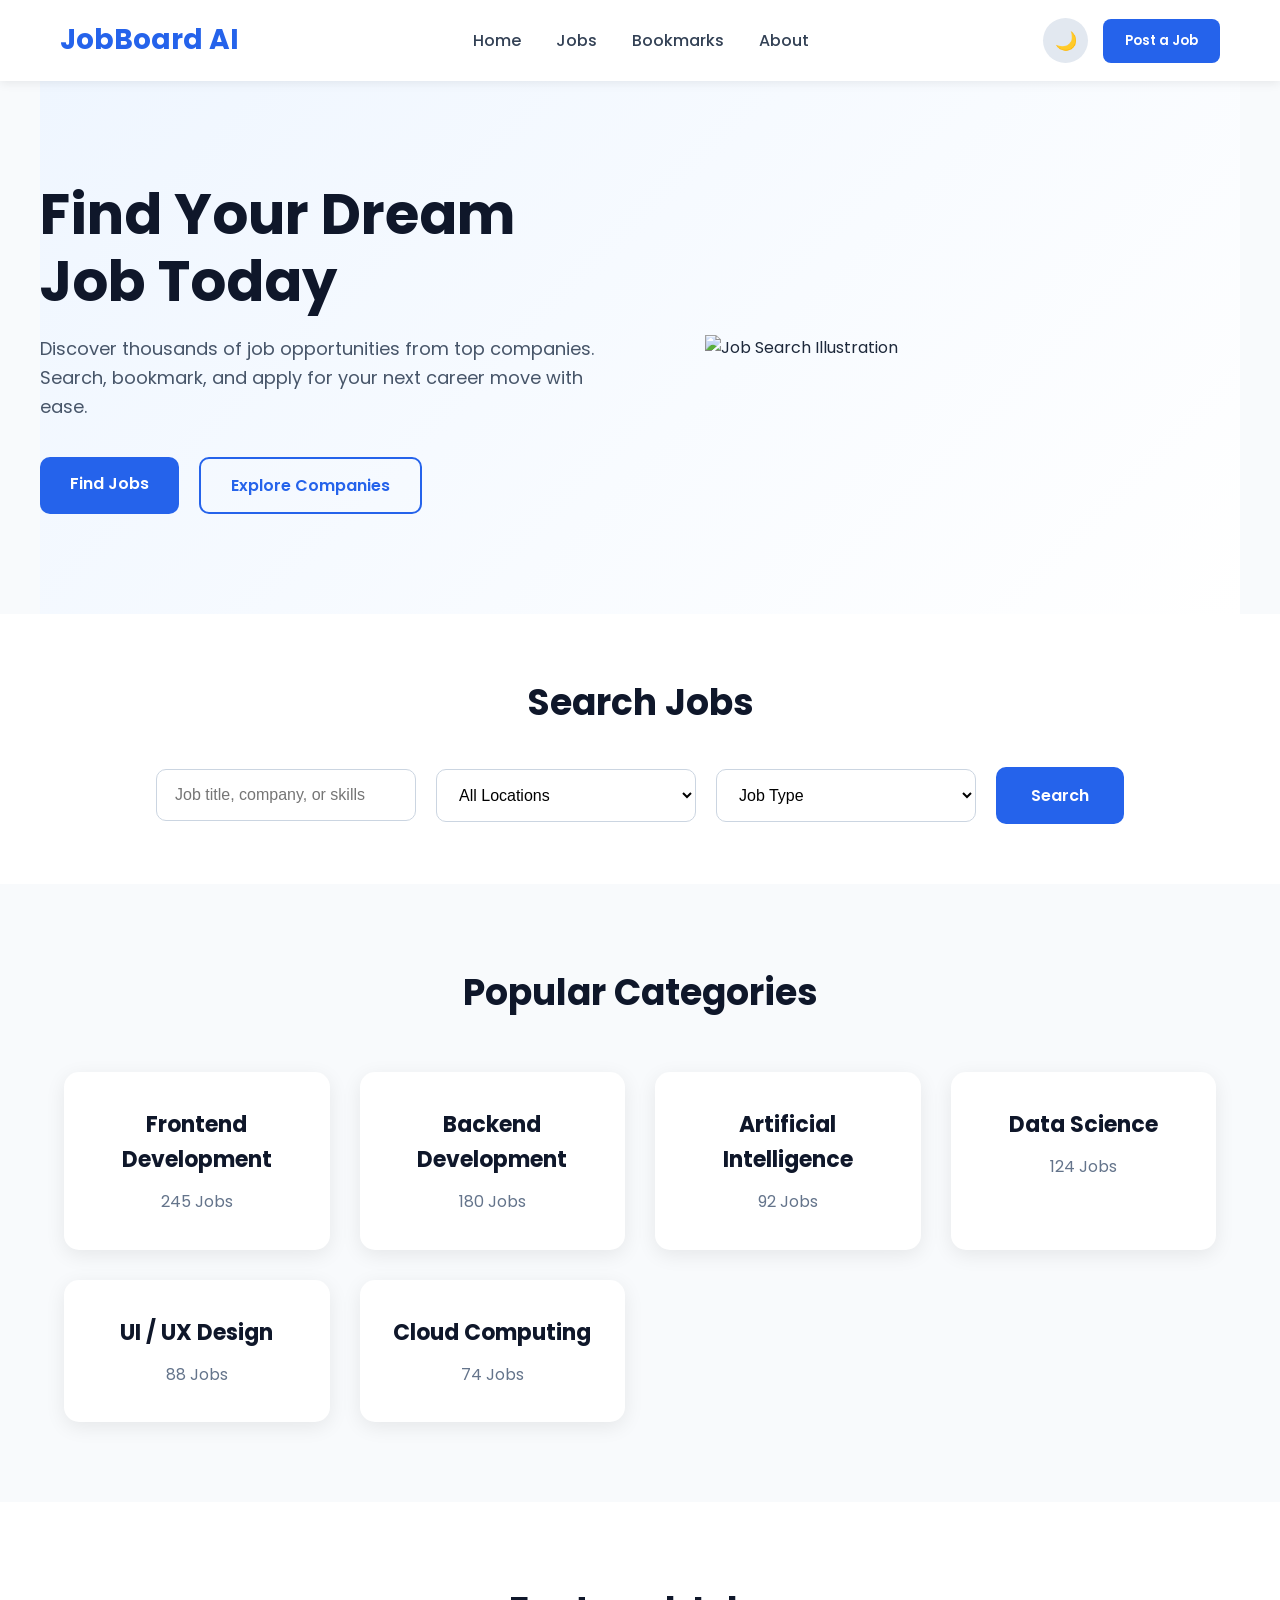
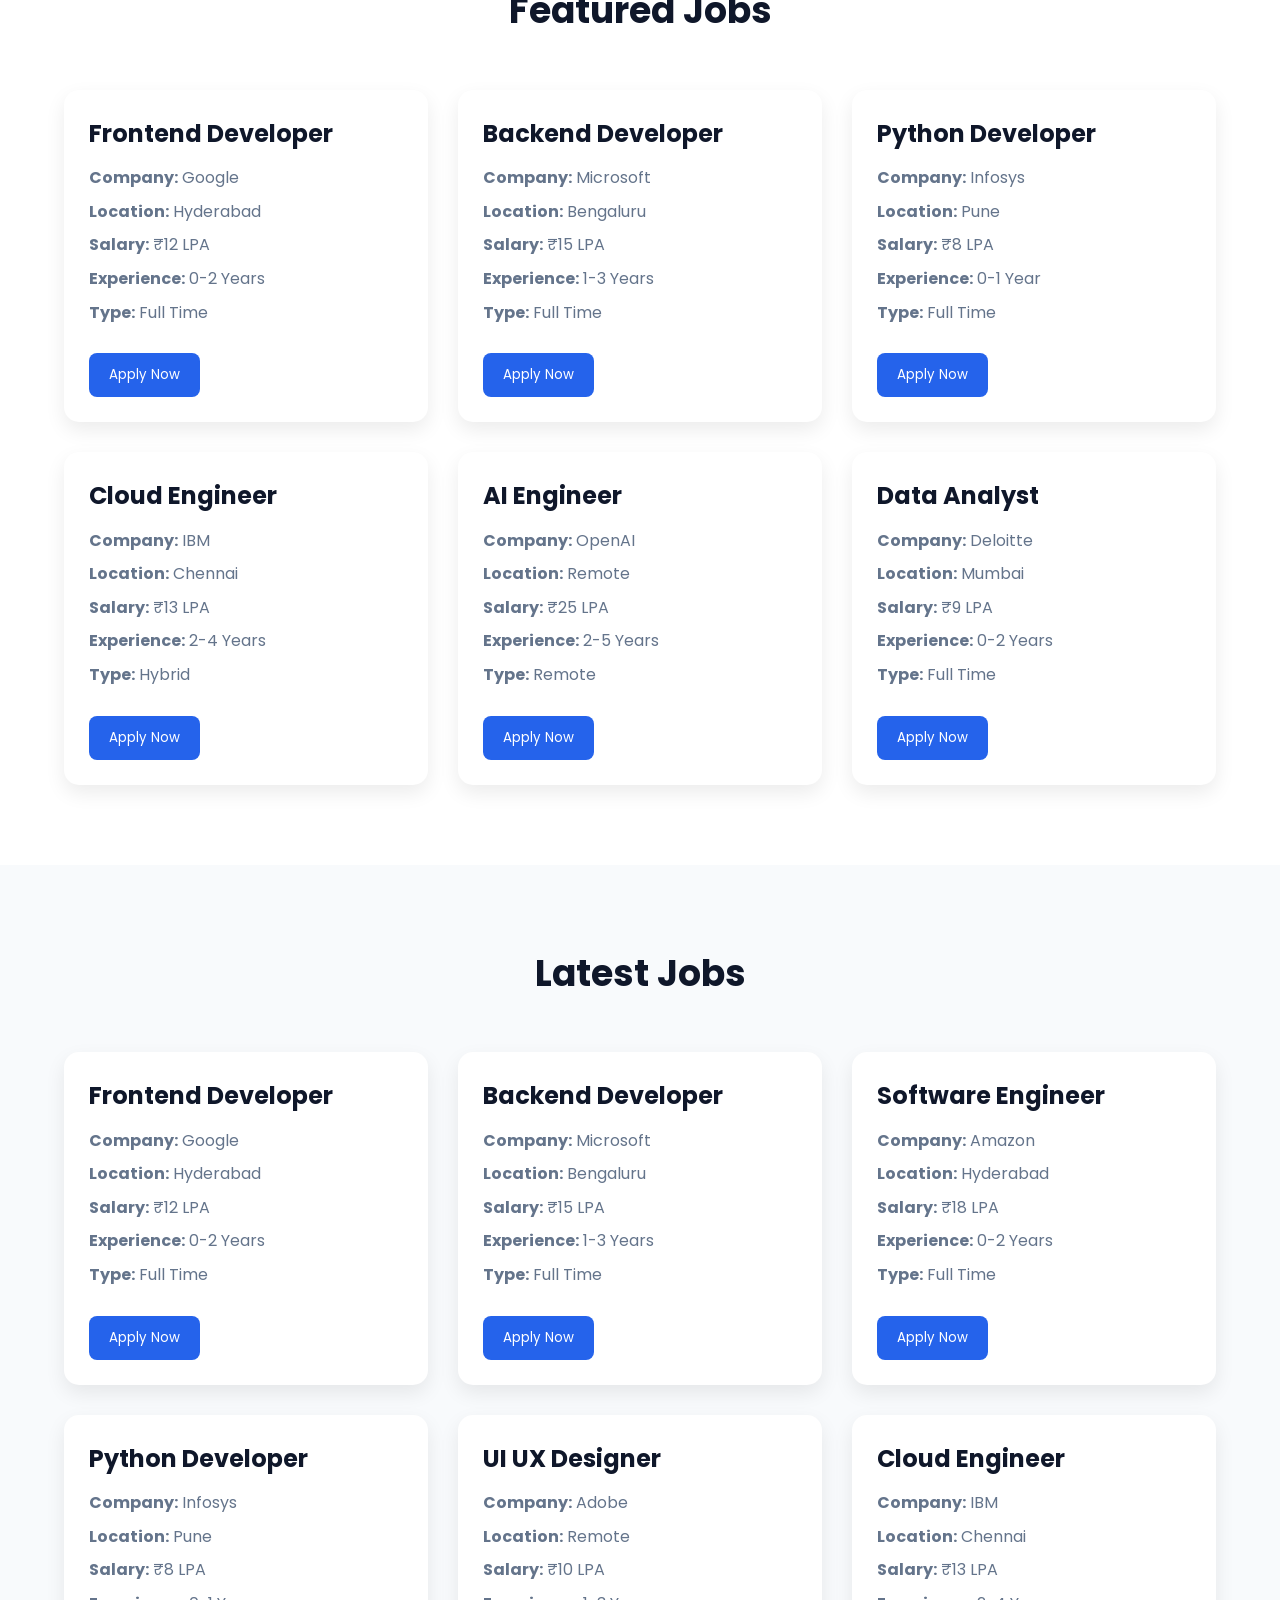
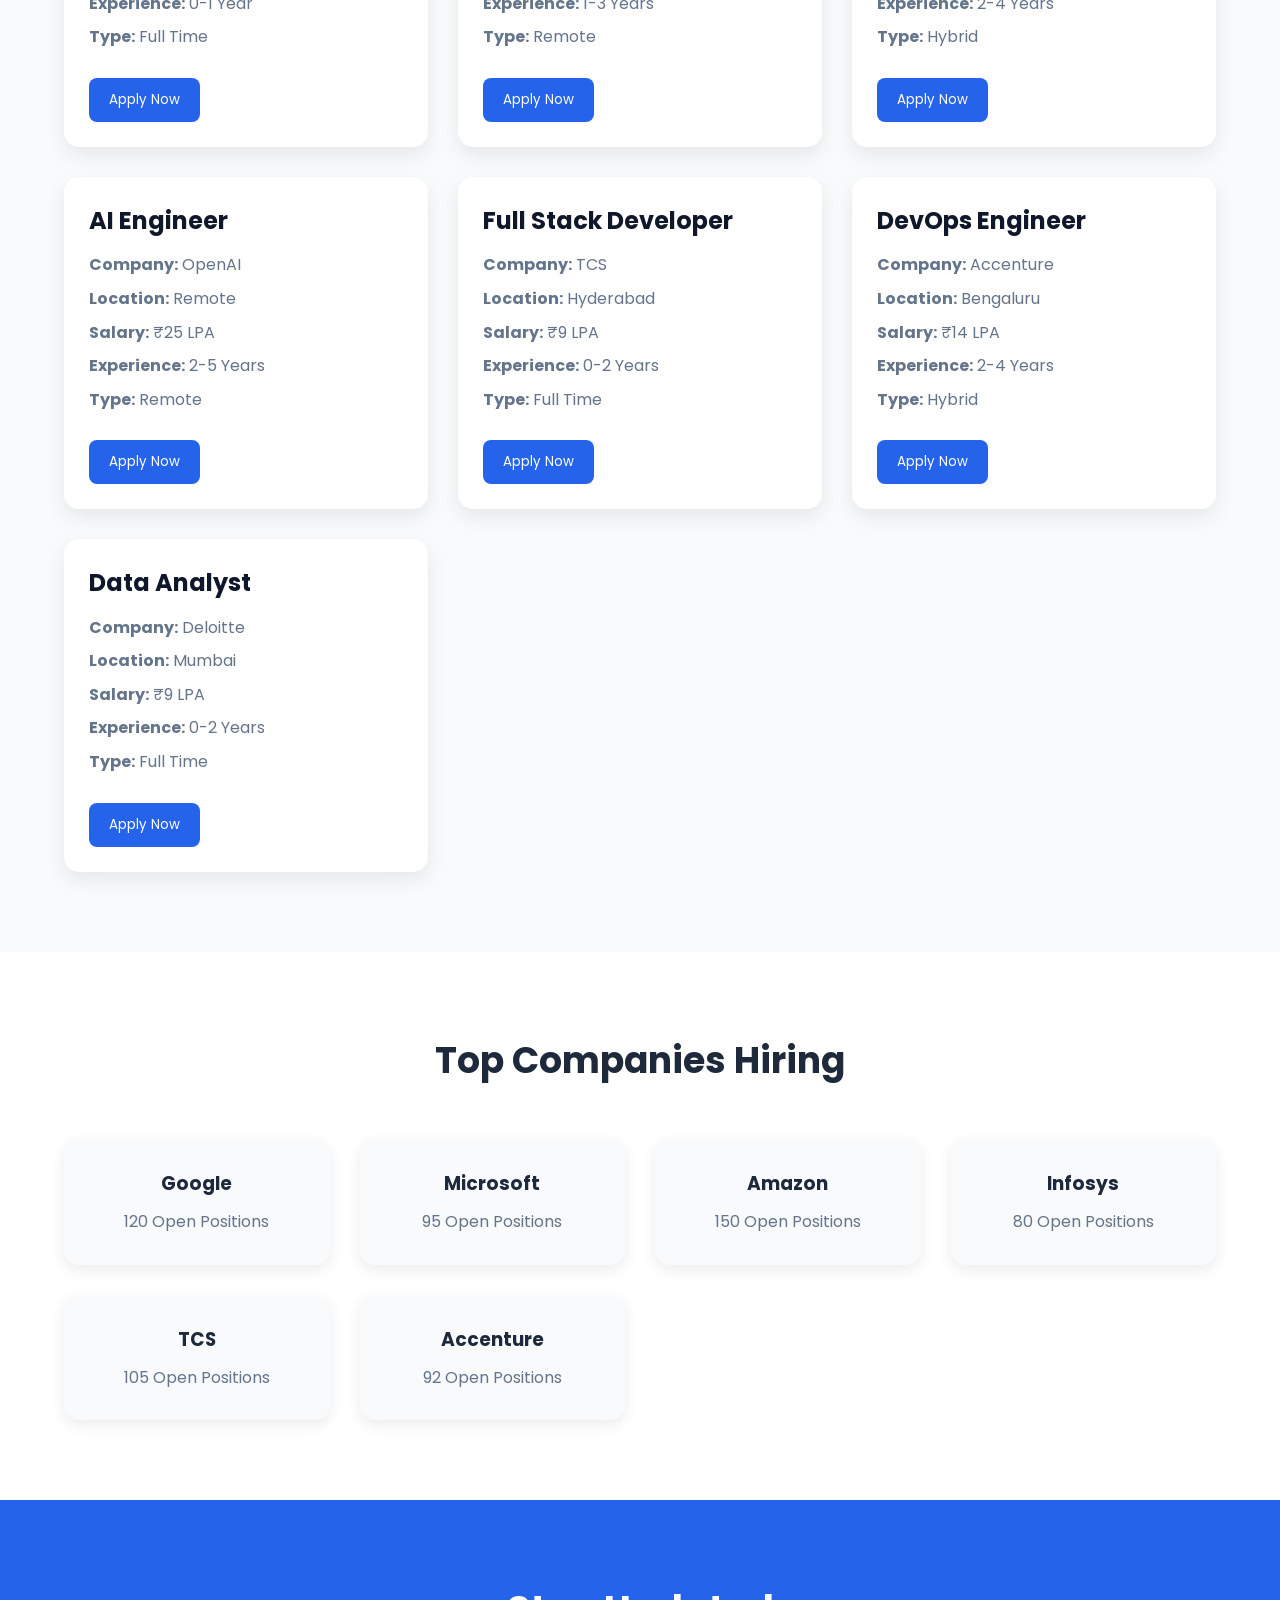
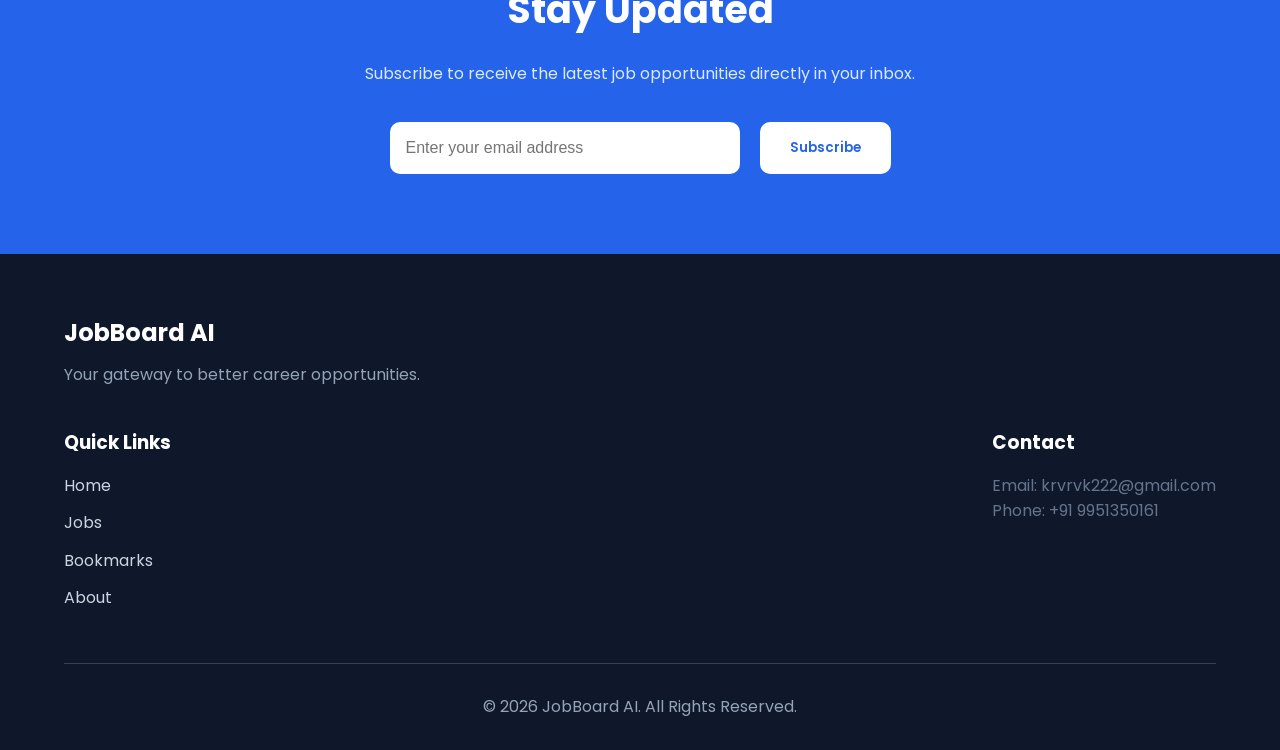
==== index.html @ 5064ddfc "Created job cards dynamically from dataset" ====
<!DOCTYPE html>
<html lang="en">
<head>
    <meta charset="UTF-8">
    <meta name="viewport" content="width=device-width, initial-scale=1.0">
    <title>JobBoard AI</title>

    <link rel="stylesheet" href="css/style.css">
    <link rel="stylesheet" href="css/responsive.css">
</head>
<body>

   <header>
    <nav>
        <div class="logo">
            <h1>JobBoard AI</h1>
        </div>

        <ul>
            <li><a href="index.html">Home</a></li>
            <li><a href="jobs.html">Jobs</a></li>
            <li><a href="bookmarks.html">Bookmarks</a></li>
            <li><a href="about.html">About</a></li>
        </ul>

        <div class="nav-actions">
            <button id="theme-toggle" aria-label="Toggle Dark Mode">🌙</button>
            <button class="post-job-btn">Post a Job</button>
        </div>
    </nav>
    </header>

    <main>

    <section id="hero">
    <div class="hero-content">

        <h1>Find Your Dream Job Today</h1>

        <p>
            Discover thousands of job opportunities from top companies.
            Search, bookmark, and apply for your next career move with ease.
        </p>

        <div class="hero-buttons">
            <a href="jobs.html" class="btn-primary">Find Jobs</a>
            <a href="#companies" class="btn-secondary">Explore Companies</a>
        </div>

    </div>

    <div class="hero-image">
        <img src="images/hero-image.png" alt="Job Search Illustration">
    </div>
</section>


<section id="search">
    <div class="search-container">

        <h2>Search Jobs</h2>

        <form class="search-form">

            <input
                type="text"
                id="search-input"
                placeholder="Job title, company, or skills"
                autocomplete="off"
            >

            <select id="location-filter">
                <option value="">All Locations</option>
                <option>Hyderabad</option>
                <option>Bengaluru</option>
                <option>Chennai</option>
                <option>Pune</option>
                <option>Mumbai</option>
                <option>Remote</option>
            </select>

            <select id="job-type-filter">
                <option value="">Job Type</option>
                <option>Full Time</option>
                <option>Part Time</option>
                <option>Internship</option>
                <option>Contract</option>
            </select>

            <button type="submit">Search</button>

        </form>

    </div>
</section>


       <section id="categories">
    <div class="container">

        <h2>Popular Categories</h2>

        <div class="category-grid">

            <div class="category-card">
                <h3>Frontend Development</h3>
                <p>245 Jobs</p>
            </div>

            <div class="category-card">
                <h3>Backend Development</h3>
                <p>180 Jobs</p>
            </div>

            <div class="category-card">
                <h3>Artificial Intelligence</h3>
                <p>92 Jobs</p>
            </div>

            <div class="category-card">
                <h3>Data Science</h3>
                <p>124 Jobs</p>
            </div>

            <div class="category-card">
                <h3>UI / UX Design</h3>
                <p>88 Jobs</p>
            </div>

            <div class="category-card">
                <h3>Cloud Computing</h3>
                <p>74 Jobs</p>
            </div>

        </div>

    </div>
</section>



<section id="featured-jobs">
    <div class="container">

        <h2>Featured Jobs</h2>

        <div id="featured-job-list">

            <!-- Job cards will be generated by JavaScript -->

        </div>

    </div>
</section>



<section id="latest-jobs">
    <div class="container">

        <h2>Latest Jobs</h2>

        <div id="latest-job-list">

            <!-- Latest jobs generated using JavaScript -->

        </div>

    </div>
</section>



<section id="companies">
    <div class="container">

        <h2>Top Companies Hiring</h2>

        <div class="company-grid">

            <div class="company-card">
                <h3>Google</h3>
                <p>120 Open Positions</p>
            </div>

            <div class="company-card">
                <h3>Microsoft</h3>
                <p>95 Open Positions</p>
            </div>

            <div class="company-card">
                <h3>Amazon</h3>
                <p>150 Open Positions</p>
            </div>

            <div class="company-card">
                <h3>Infosys</h3>
                <p>80 Open Positions</p>
            </div>

            <div class="company-card">
                <h3>TCS</h3>
                <p>105 Open Positions</p>
            </div>

            <div class="company-card">
                <h3>Accenture</h3>
                <p>92 Open Positions</p>
            </div>

        </div>

    </div>
</section>

    <section id="newsletter">
    <div class="container">

        <h2>Stay Updated</h2>

        <p>
            Subscribe to receive the latest job opportunities directly in your inbox.
        </p>

        <form>

            <input
                type="email"
                placeholder="Enter your email address"
                required
            >

            <button type="submit">
                Subscribe
            </button>

        </form>

    </div>
</section>

    </main>

   <footer>

    <div class="container">

        <div class="footer-logo">
            <h2>JobBoard AI</h2>
            <p>Your gateway to better career opportunities.</p>
        </div>

        <div class="footer-links">

            <div>
                <h3>Quick Links</h3>

                <ul>
                    <li><a href="index.html">Home</a></li>
                    <li><a href="jobs.html">Jobs</a></li>
                    <li><a href="bookmarks.html">Bookmarks</a></li>
                    <li><a href="about.html">About</a></li>
                </ul>
            </div>

            <div>
                <h3>Contact</h3>

                <p>Email: krvrvk222@gmail.com</p>
                <p>Phone: +91 9951350161</p>
            </div>

        </div>

        <hr>

        <p>&copy; 2026 JobBoard AI. All Rights Reserved.</p>

    </div>

</footer>

    <script src="js/data.js"></script>
    <script src="js/jobs.js"></script>
    <script src="js/app.js"></script>

</body>
</html>
---- css/style.css ----
@import url('https://fonts.googleapis.com/css2?family=Poppins:wght@300;400;500;600;700;800&display=swap');

/* Reset */

*{
    margin:0;
    padding:0;
    box-sizing:border-box;
}

html{
    scroll-behavior:smooth;
}

body{
    font-family:'Poppins',sans-serif;
    background:#f8fafc;
    color:#1e293b;
    line-height:1.6;
}

img{
    max-width:100%;
    display:block;
}

a{
    text-decoration:none;
    color:inherit;
}

ul{
    list-style:none;
}

button{
    cursor:pointer;
    border:none;
    font-family:inherit;
}

input,
select,
button{
    outline:none;
}

.container{
    width:90%;
    max-width:1200px;
    margin:auto;
}

section{
    padding:80px 0;
}

h1,h2,h3{
    font-weight:700;
}

p{
    color:#64748b;
}
.btn-primary{
    display:inline-block;
    padding:14px 30px;
    background:#2563eb;
    color:white;
    border-radius:10px;
    transition:.3s;
    font-weight:600;
}

.btn-primary:hover{
    background:#1d4ed8;
}

.btn-secondary{
    display:inline-block;
    padding:14px 30px;
    border:2px solid #2563eb;
    color:#2563eb;
    border-radius:10px;
    transition:.3s;
    font-weight:600;
}

.btn-secondary:hover{
    background:#2563eb;
    color:white;
}
/* ===========================
   Navbar
=========================== */

header{
    width:100%;
    background:#ffffff;
    position:sticky;
    top:0;
    z-index:1000;
    box-shadow:0 2px 10px rgba(0,0,0,0.08);
}

nav{
    max-width:1200px;
    margin:auto;
    display:flex;
    justify-content:space-between;
    align-items:center;
    padding:18px 20px;
}

.logo h1{
    font-size:28px;
    color:#2563eb;
    font-weight:700;
}

nav ul{
    display:flex;
    align-items:center;
    gap:35px;
}

nav ul li a{
    font-size:16px;
    font-weight:500;
    color:#334155;
    transition:0.3s;
}

nav ul li a:hover{
    color:#2563eb;
}

.nav-actions{
    display:flex;
    align-items:center;
    gap:15px;
}

#theme-toggle{
    width:45px;
    height:45px;
    border-radius:50%;
    background:#e2e8f0;
    font-size:18px;
    transition:0.3s;
}

#theme-toggle:hover{
    background:#2563eb;
    color:white;
}

.post-job-btn{
    background:#2563eb;
    color:white;
    padding:12px 22px;
    border-radius:8px;
    font-weight:600;
    transition:0.3s;
}

.post-job-btn:hover{
    background:#1d4ed8;
    transform:translateY(-2px);
}

/* ===========================
   Hero Section
=========================== */

#hero{
    background:linear-gradient(135deg,#eff6ff,#ffffff);
    padding:100px 0;
}

#hero{
    display:flex;
    justify-content:center;
}

.hero-content{
    flex:1;
    max-width:600px;
}

.hero-content h1{
    font-size:56px;
    font-weight:700;
    color:#0f172a;
    line-height:1.2;
    margin-bottom:20px;
}

.hero-content p{
    font-size:18px;
    color:#475569;
    margin-bottom:35px;
}

.hero-buttons{
    display:flex;
    gap:20px;
    margin-top:30px;
}

.hero-image{
    flex:1;
    display:flex;
    justify-content:center;
    align-items:center;
}

.hero-image img{
    width:100%;
    max-width:500px;
    animation:float 4s ease-in-out infinite;
}

/* Hero Layout */

#hero{
    display:flex;
    align-items:center;
    justify-content:space-between;
    gap:60px;
    max-width:1200px;
    margin:auto;
}

/* Floating Animation */

@keyframes float{

    0%{
        transform:translateY(0);
    }

    50%{
        transform:translateY(-15px);
    }

    100%{
        transform:translateY(0);
    }

}

/* ===========================
   Search Section
=========================== */

#search{
    background:#ffffff;
    padding:60px 0;
}

.search-container{
    max-width:1100px;
    margin:auto;
    text-align:center;
}

.search-container h2{
    font-size:36px;
    color:#0f172a;
    margin-bottom:35px;
}

.search-form{
    display:flex;
    justify-content:center;
    align-items:center;
    gap:20px;
    flex-wrap:wrap;
}

.search-form input,
.search-form select{
    width:260px;
    padding:16px 18px;
    border:1px solid #cbd5e1;
    border-radius:10px;
    font-size:16px;
    transition:0.3s;
    background:#ffffff;
}

.search-form input:focus,
.search-form select:focus{
    border-color:#2563eb;
    box-shadow:0 0 10px rgba(37,99,235,0.2);
}

.search-form button{
    background:#2563eb;
    color:#ffffff;
    padding:16px 35px;
    border-radius:10px;
    font-size:16px;
    font-weight:600;
    transition:0.3s;
}

.search-form button:hover{
    background:#1d4ed8;
    transform:translateY(-2px);
}

/* ===========================
   Popular Categories
=========================== */

#categories{
    background:#f8fafc;
}

#categories h2{
    text-align:center;
    font-size:36px;
    color:#0f172a;
    margin-bottom:50px;
}

.category-grid{
    display:grid;
    grid-template-columns:repeat(auto-fit,minmax(250px,1fr));
    gap:30px;
}

.category-card{
    background:#ffffff;
    padding:35px 25px;
    border-radius:15px;
    text-align:center;
    box-shadow:0 5px 20px rgba(0,0,0,0.08);
    transition:0.3s;
    cursor:pointer;
}

.category-card:hover{
    transform:translateY(-8px);
    box-shadow:0 15px 30px rgba(37,99,235,0.15);
}

.category-card h3{
    font-size:22px;
    color:#0f172a;
    margin-bottom:12px;
}

.category-card p{
    font-size:16px;
    color:#64748b;
}

/* ===========================
   Featured Jobs
=========================== */

#featured-jobs{
    background:#ffffff;
}

#featured-jobs h2{
    text-align:center;
    font-size:36px;
    margin-bottom:50px;
    color:#0f172a;
}

#featured-job-list{
    display:grid;
    grid-template-columns:repeat(auto-fit,minmax(320px,1fr));
    gap:30px;
}

.job-card{
    background:#ffffff;
    border-radius:15px;
    padding:25px;
    box-shadow:0 8px 20px rgba(0,0,0,0.08);
    transition:0.3s;
}

.job-card:hover{
    transform:translateY(-8px);
    box-shadow:0 15px 35px rgba(37,99,235,0.15);
}

.job-card h3{
    font-size:24px;
    color:#0f172a;
    margin-bottom:12px;
}

.job-card p{
    margin:8px 0;
}

.job-card button{
    margin-top:20px;
    padding:12px 20px;
    background:#2563eb;
    color:#ffffff;
    border-radius:8px;
    transition:0.3s;
}

.job-card button:hover{
    background:#1d4ed8;
}

/* ===========================
   Latest Jobs
=========================== */

#latest-jobs{
    background:#f8fafc;
}

#latest-jobs h2{
    text-align:center;
    font-size:36px;
    margin-bottom:50px;
    color:#0f172a;
}

#latest-job-list{
    display:grid;
    grid-template-columns:repeat(auto-fit,minmax(320px,1fr));
    gap:30px;
}

/* ===========================
   Top Companies
=========================== */

#companies{
    background:#ffffff;
}

#companies h2{
    text-align:center;
    font-size:36px;
    margin-bottom:50px;
}

.company-grid{
    display:grid;
    grid-template-columns:repeat(auto-fit,minmax(220px,1fr));
    gap:30px;
}

.company-card{
    background:#f8fafc;
    padding:30px;
    text-align:center;
    border-radius:15px;
    box-shadow:0 5px 15px rgba(0,0,0,.08);
    transition:.3s;
}

.company-card:hover{
    transform:translateY(-8px);
    background:#2563eb;
    color:#ffffff;
}

.company-card:hover p{
    color:#e2e8f0;
}

.company-card h3{
    margin-bottom:10px;
}

/* ===========================
   Newsletter
=========================== */

#newsletter{
    background:#2563eb;
    color:white;
}

#newsletter .container{
    text-align:center;
}

#newsletter h2{
    font-size:38px;
    margin-bottom:20px;
}

#newsletter p{
    color:#dbeafe;
    margin-bottom:35px;
}

#newsletter form{
    display:flex;
    justify-content:center;
    flex-wrap:wrap;
    gap:20px;
}

#newsletter input{
    width:350px;
    padding:16px;
    border-radius:10px;
    border:none;
    font-size:16px;
}

#newsletter button{
    background:#ffffff;
    color:#2563eb;
    padding:16px 30px;
    border-radius:10px;
    font-weight:600;
    transition:.3s;
}

#newsletter button:hover{
    background:#e2e8f0;
}

/* ===========================
   Footer
=========================== */

footer{
    background:#0f172a;
    color:white;
    padding:60px 0 30px;
}

.footer-logo{
    margin-bottom:40px;
}

.footer-logo p{
    color:#94a3b8;
    margin-top:10px;
}

.footer-links{
    display:flex;
    justify-content:space-between;
    flex-wrap:wrap;
    gap:40px;
    margin-bottom:40px;
}

.footer-links h3{
    margin-bottom:15px;
}

.footer-links ul li{
    margin-bottom:12px;
}

.footer-links a{
    color:#cbd5e1;
    transition:.3s;
}

.footer-links a:hover{
    color:#60a5fa;
}

footer hr{
    border:none;
    height:1px;
    background:#334155;
    margin:30px 0;
}

footer>div>p:last-child{
    text-align:center;
    color:#94a3b8;
}

/* ===========================
   Hover Effects & Animations
=========================== */

button,
.btn-primary,
.btn-secondary,
.category-card,
.company-card,
.job-card,
nav ul li a{
    transition:all .3s ease;
}

button:hover{
    transform:translateY(-2px);
}

.category-card:hover,
.company-card:hover,
.job-card:hover{
    cursor:pointer;
}

html{
    scroll-behavior:smooth;
}

/* ===========================
   Scroll To Top
=========================== */

#scrollTopBtn{
    position:fixed;
    right:30px;
    bottom:30px;
    width:55px;
    height:55px;
    border-radius:50%;
    background:#2563eb;
    color:white;
    font-size:22px;
    display:none;
    justify-content:center;
    align-items:center;
    box-shadow:0 5px 20px rgba(0,0,0,.2);
    z-index:999;
}

#scrollTopBtn:hover{
    background:#1d4ed8;
}

/* ===========================
   Toast Notification
=========================== */

.toast{
    position:fixed;
    top:30px;
    right:30px;
    background:#16a34a;
    color:white;
    padding:15px 25px;
    border-radius:10px;
    box-shadow:0 10px 20px rgba(0,0,0,.2);
    opacity:0;
    visibility:hidden;
    transition:.4s;
    z-index:2000;
}

.toast.show{
    opacity:1;
    visibility:visible;
}

/* ===========================
   Dark Mode
=========================== */

body.dark-mode{
    background:#0f172a;
    color:#f8fafc;
}

body.dark-mode header{
    background:#1e293b;
}

body.dark-mode nav ul li a{
    color:white;
}

body.dark-mode .category-card,
body.dark-mode .company-card,
body.dark-mode .job-card{
    background:#1e293b;
    color:white;
}

body.dark-mode p{
    color:#cbd5e1;
}

body.dark-mode #search,
body.dark-mode #featured-jobs,
body.dark-mode #companies{
    background:#0f172a;
}

body.dark-mode #categories,
body.dark-mode #latest-jobs{
    background:#1e293b;
}

body.dark-mode footer{
    background:#020617;
}
---- css/responsive.css ----
/* ===========================
   Tablet
=========================== */

@media(max-width:992px){

    nav{
        flex-direction:column;
        gap:20px;
    }

    #hero{
        flex-direction:column;
        text-align:center;
    }

    .hero-buttons{
        justify-content:center;
    }

    .search-form{
        flex-direction:column;
    }

    .search-form input,
    .search-form select,
    .search-form button{
        width:100%;
    }

}

/* ===========================
   Mobile
=========================== */

@media(max-width:768px){

    .hero-content h1{
        font-size:38px;
    }

    section{
        padding:60px 20px;
    }

    nav ul{
        flex-direction:column;
        gap:18px;
    }

    .footer-links{
        flex-direction:column;
    }

    .company-grid,
    .category-grid,
    #featured-job-list,
    #latest-job-list{
        grid-template-columns:1fr;
    }

}
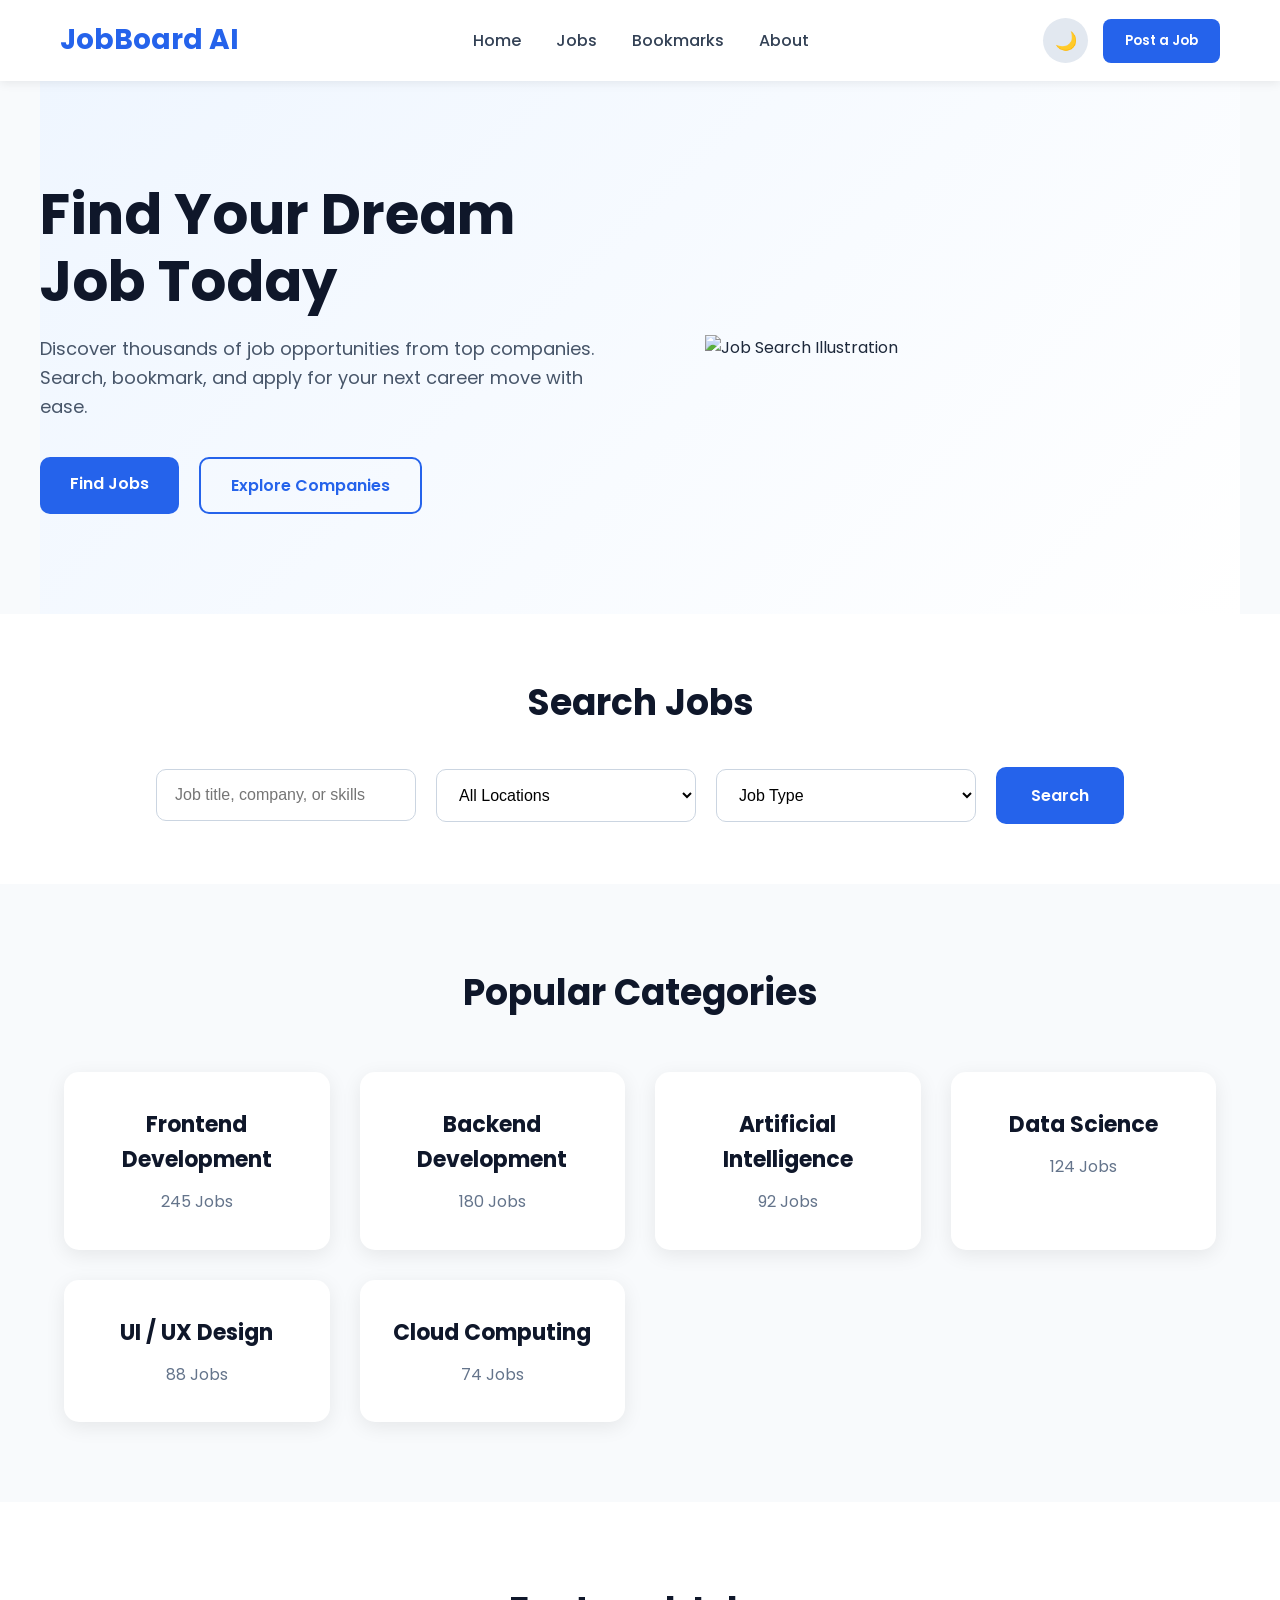
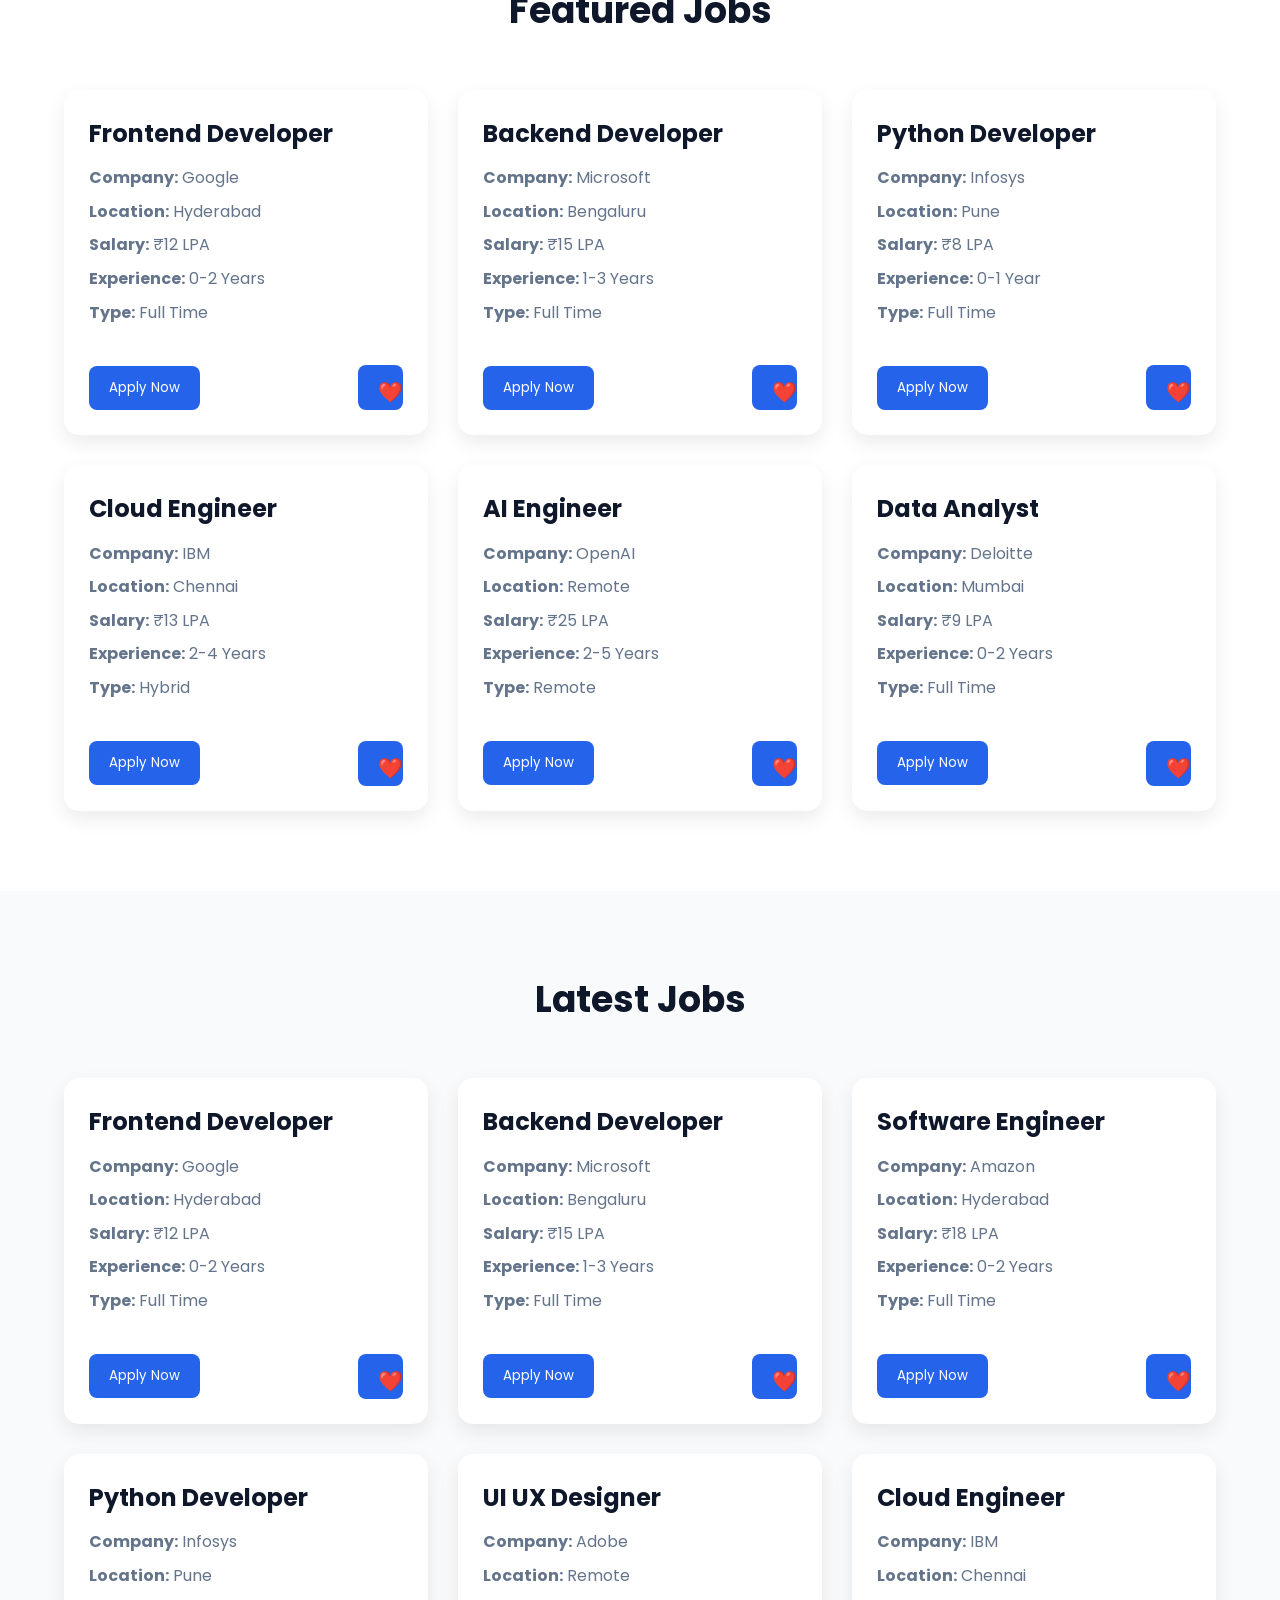
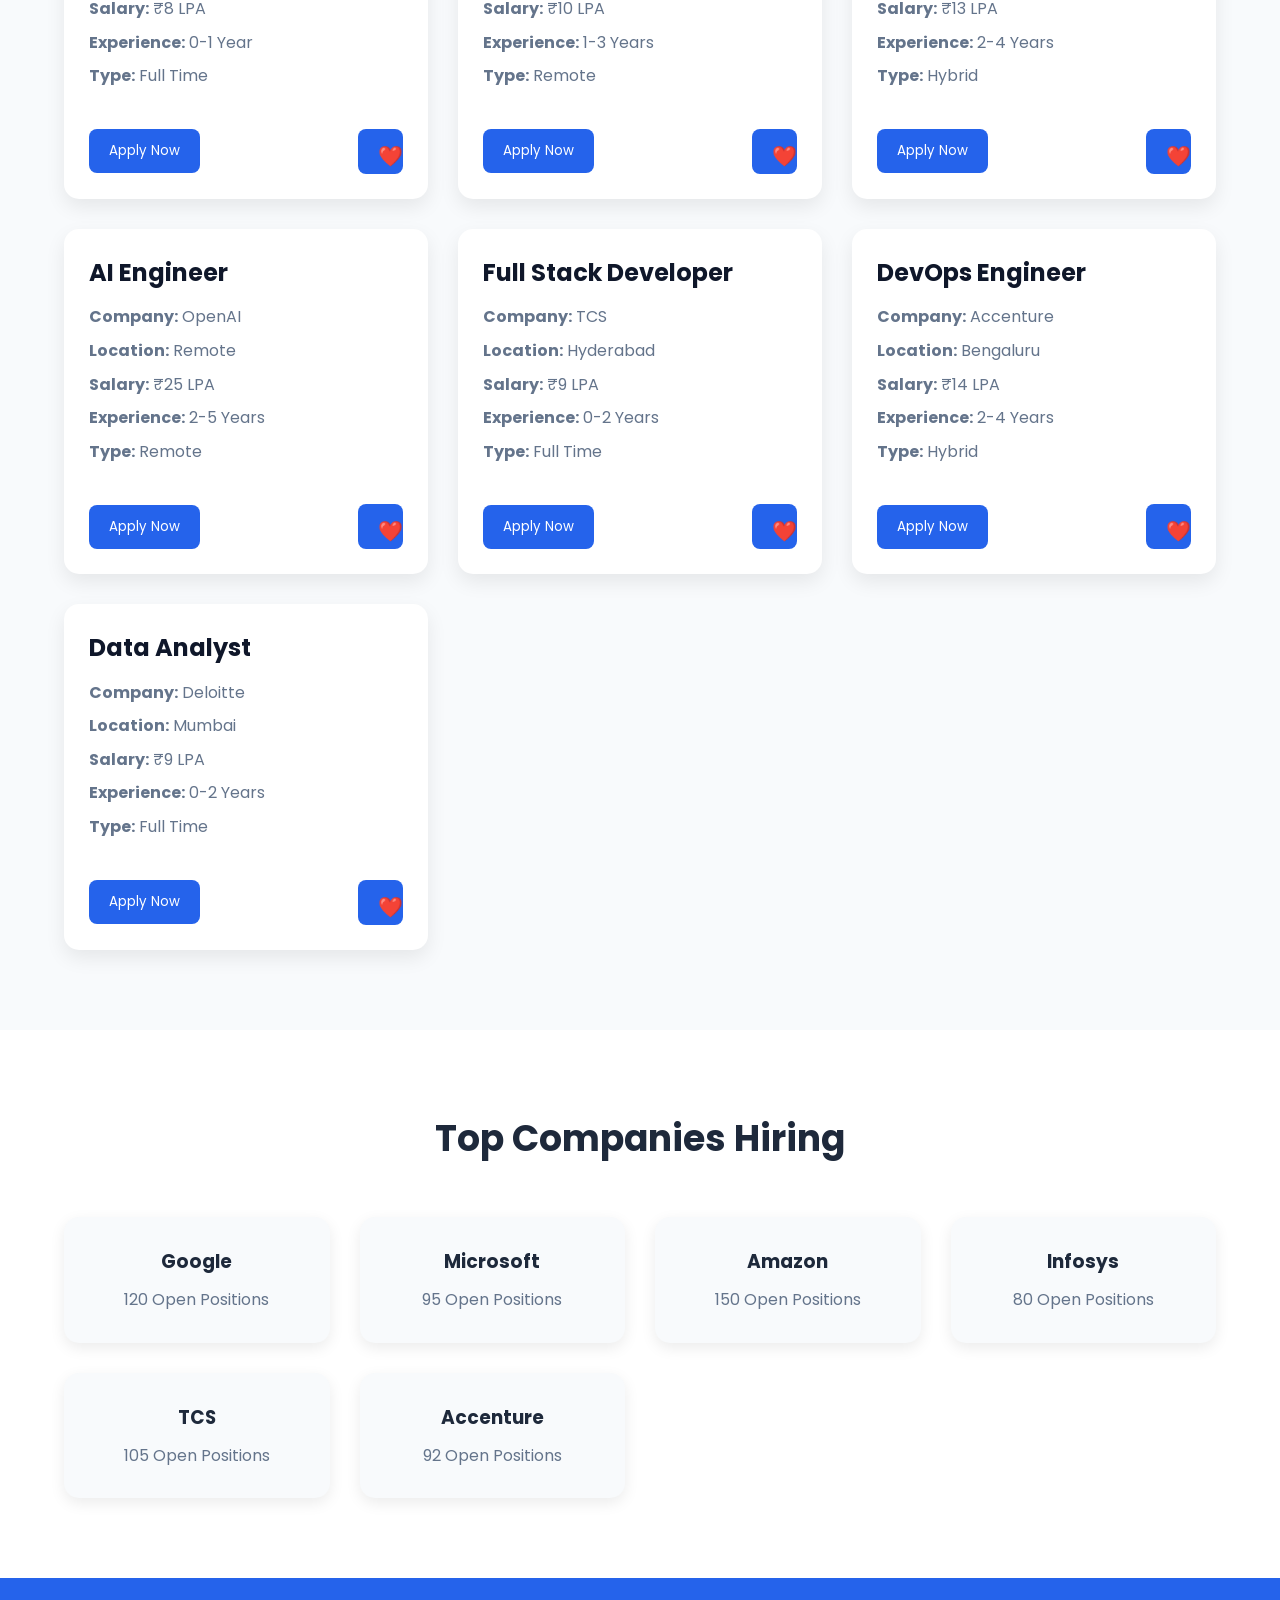
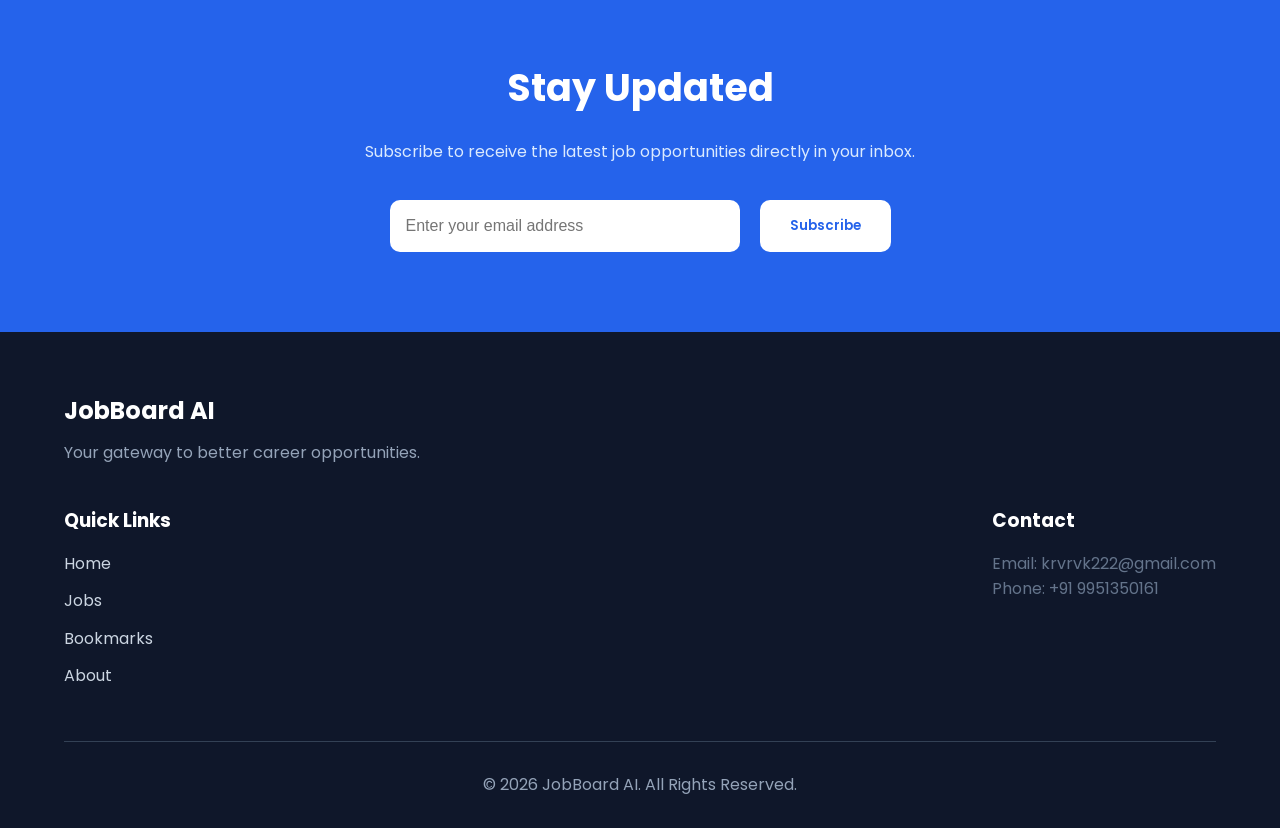
==== commit 1364ee5a: "Replaced  alerts with toast notifications" ====
--- a/index.html
+++ b/index.html
@@ -87,8 +87,7 @@
                 <option>Contract</option>
             </select>
 
-            <button type="submit">Search</button>
-
+            <button type="button" id="search-btn">Search</button>
         </form>
 
     </div>
@@ -282,7 +281,11 @@
 
     <script src="js/data.js"></script>
     <script src="js/jobs.js"></script>
+    <script src="js/search.js"></script>
+    <script src="js/bookmarks.js"></script>
     <script src="js/app.js"></script>
+
+    <div id="toast" class="toast"></div>
 
 </body>
 </html>
--- a/css/style.css
+++ b/css/style.css
@@ -706,3 +706,47 @@
     background:#020617;
 }
 
+/* ===========================
+   Empty Search State
+=========================== */
+
+.no-results{
+
+    background:white;
+    padding:50px;
+    border-radius:15px;
+    text-align:center;
+    box-shadow:0 5px 20px rgba(0,0,0,.08);
+
+}
+
+.no-results h2{
+
+    color:#64748b;
+
+}
+
+/* ===========================
+   Job Actions
+=========================== */
+
+.job-actions{
+    display:flex;
+    justify-content:space-between;
+    align-items:center;
+    margin-top:20px;
+}
+
+.bookmark-btn{
+    width:45px;
+    height:45px;
+    border-radius:50%;
+    background:#f1f5f9;
+    font-size:20px;
+    transition:.3s;
+}
+
+.bookmark-btn:hover{
+    background:#2563eb;
+    color:white;
+}
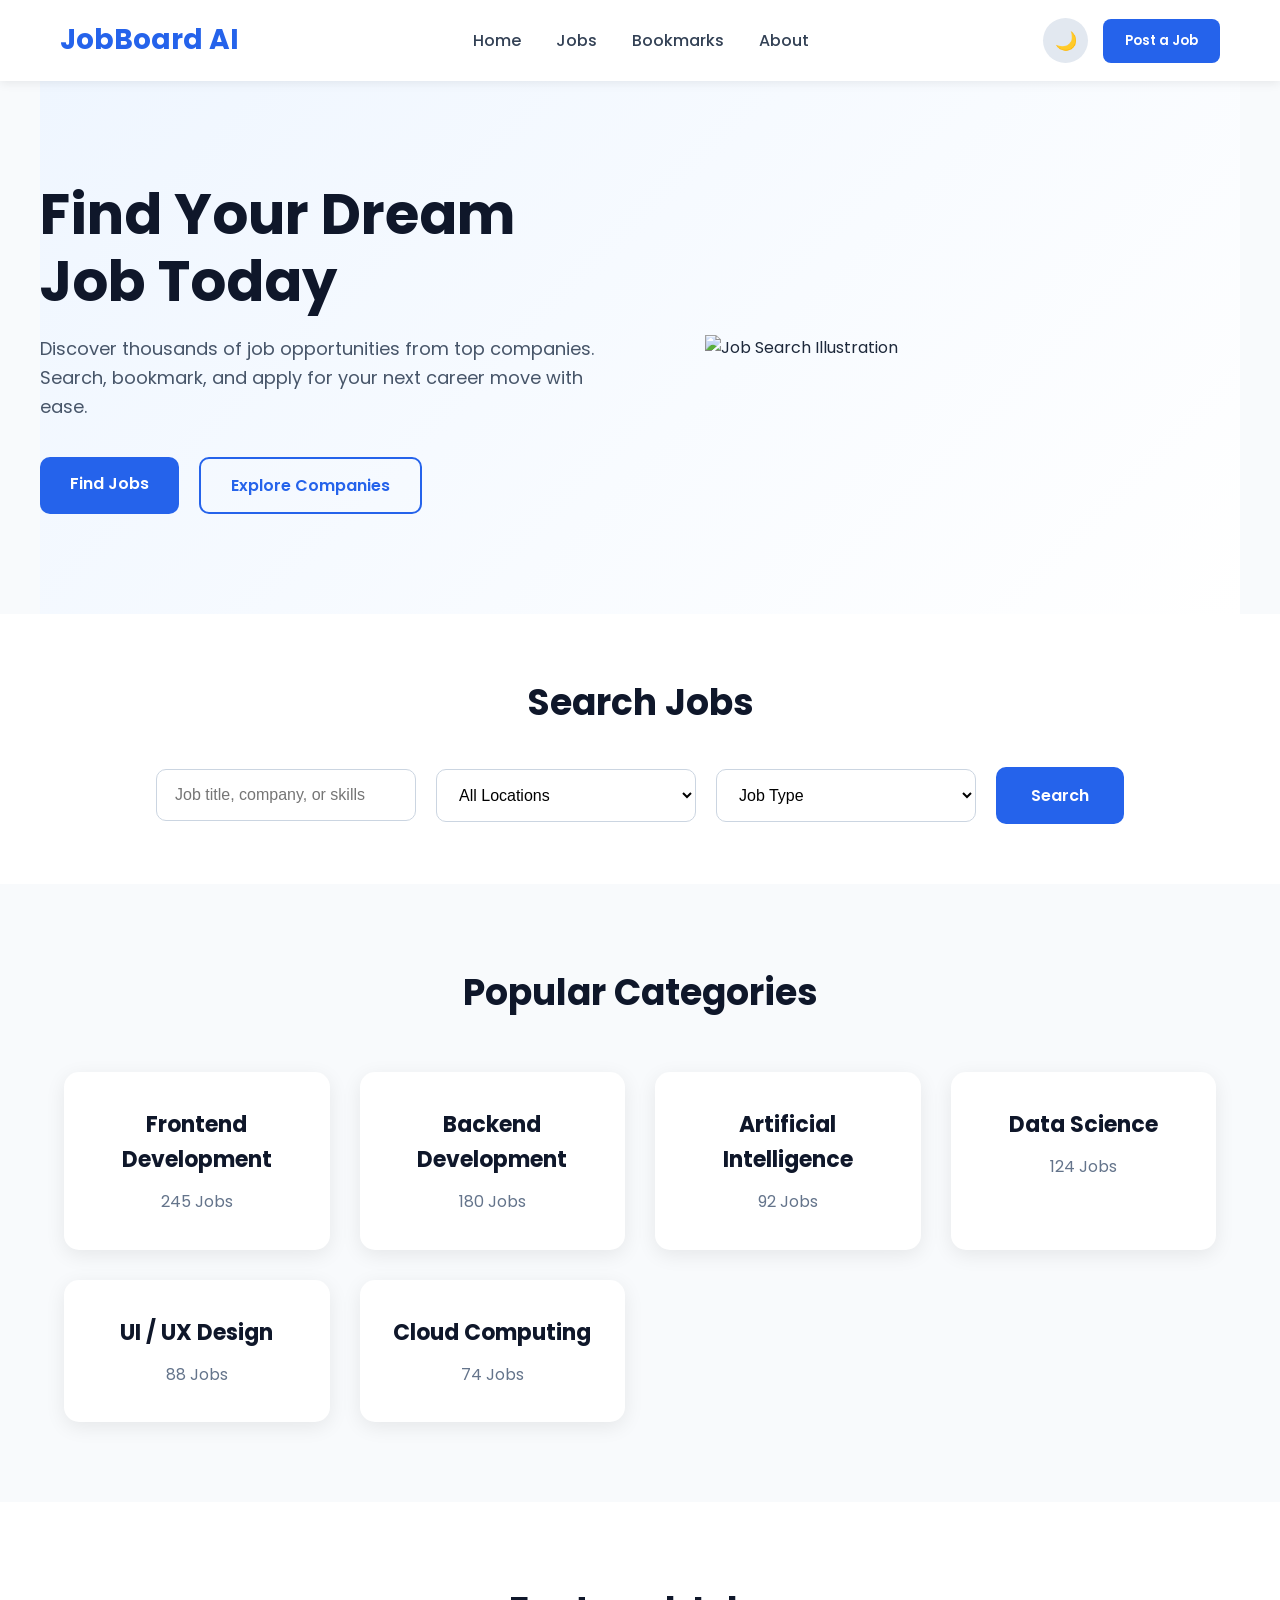
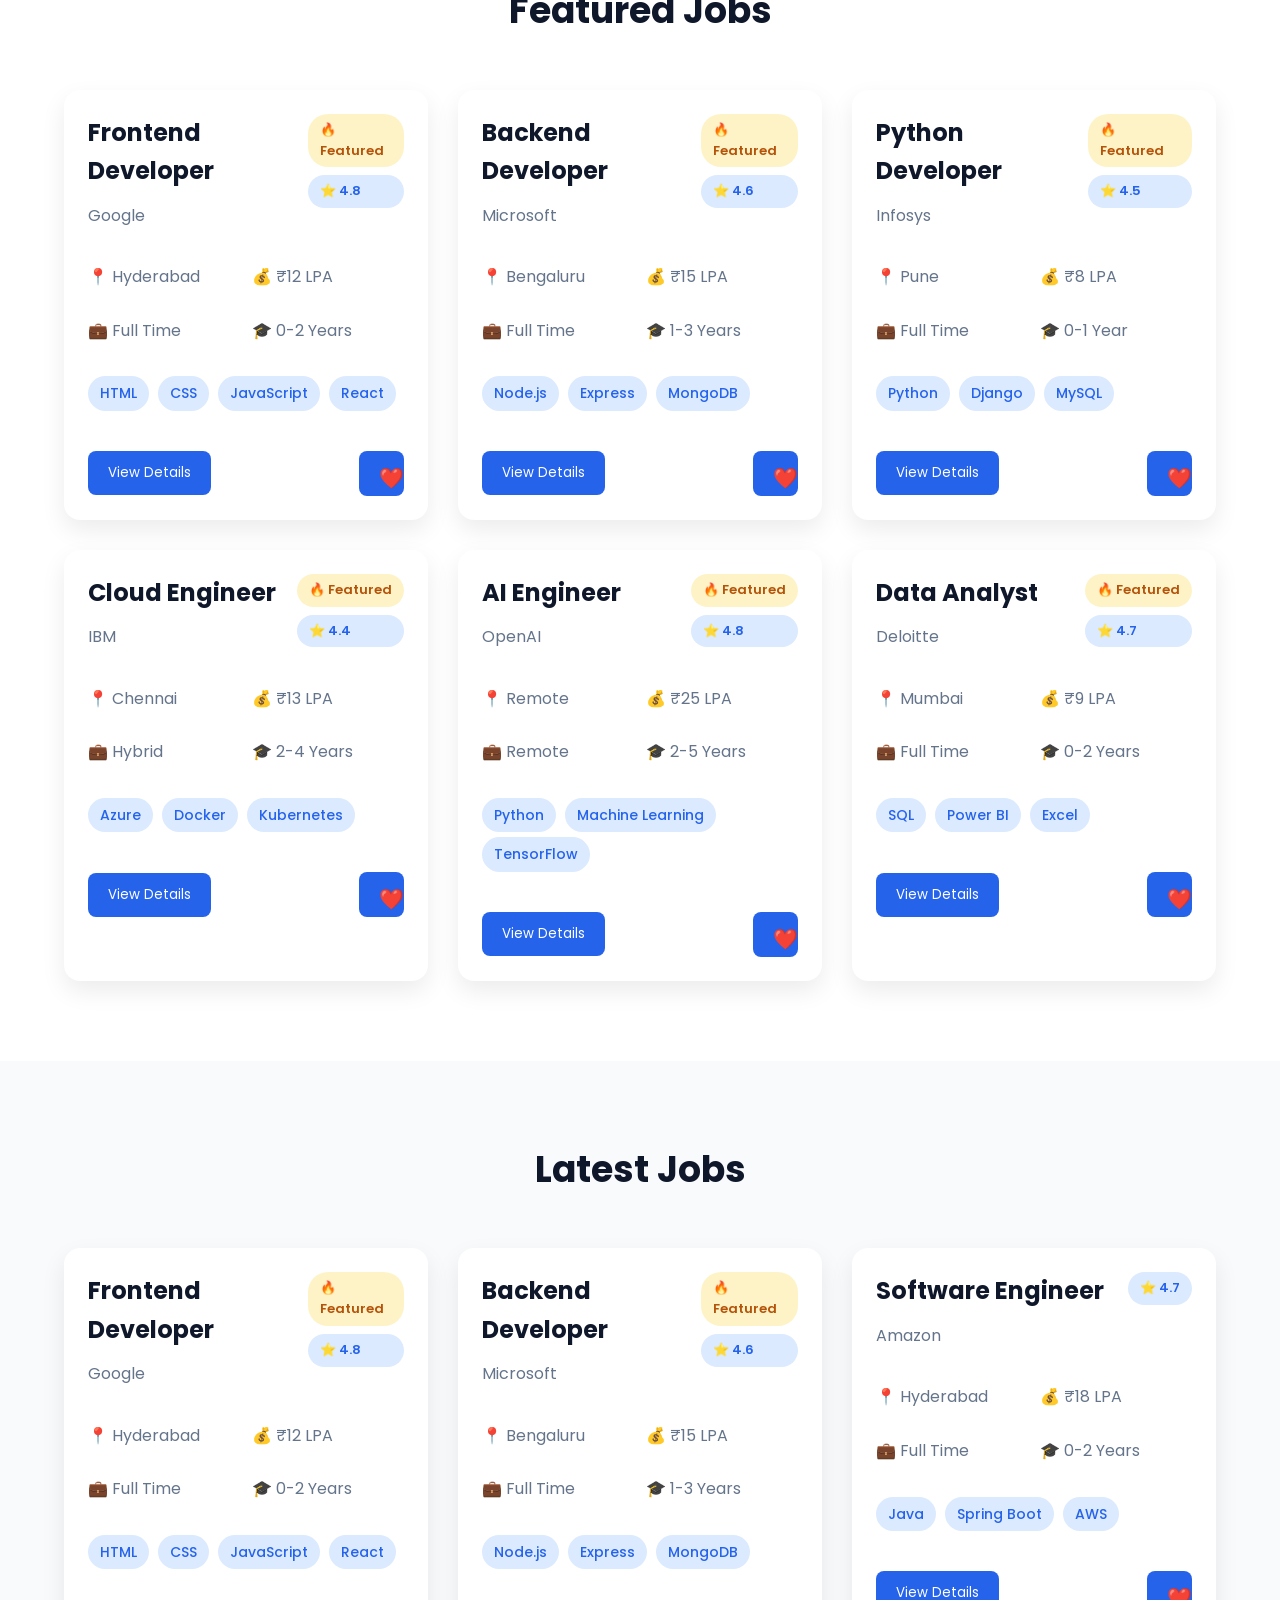
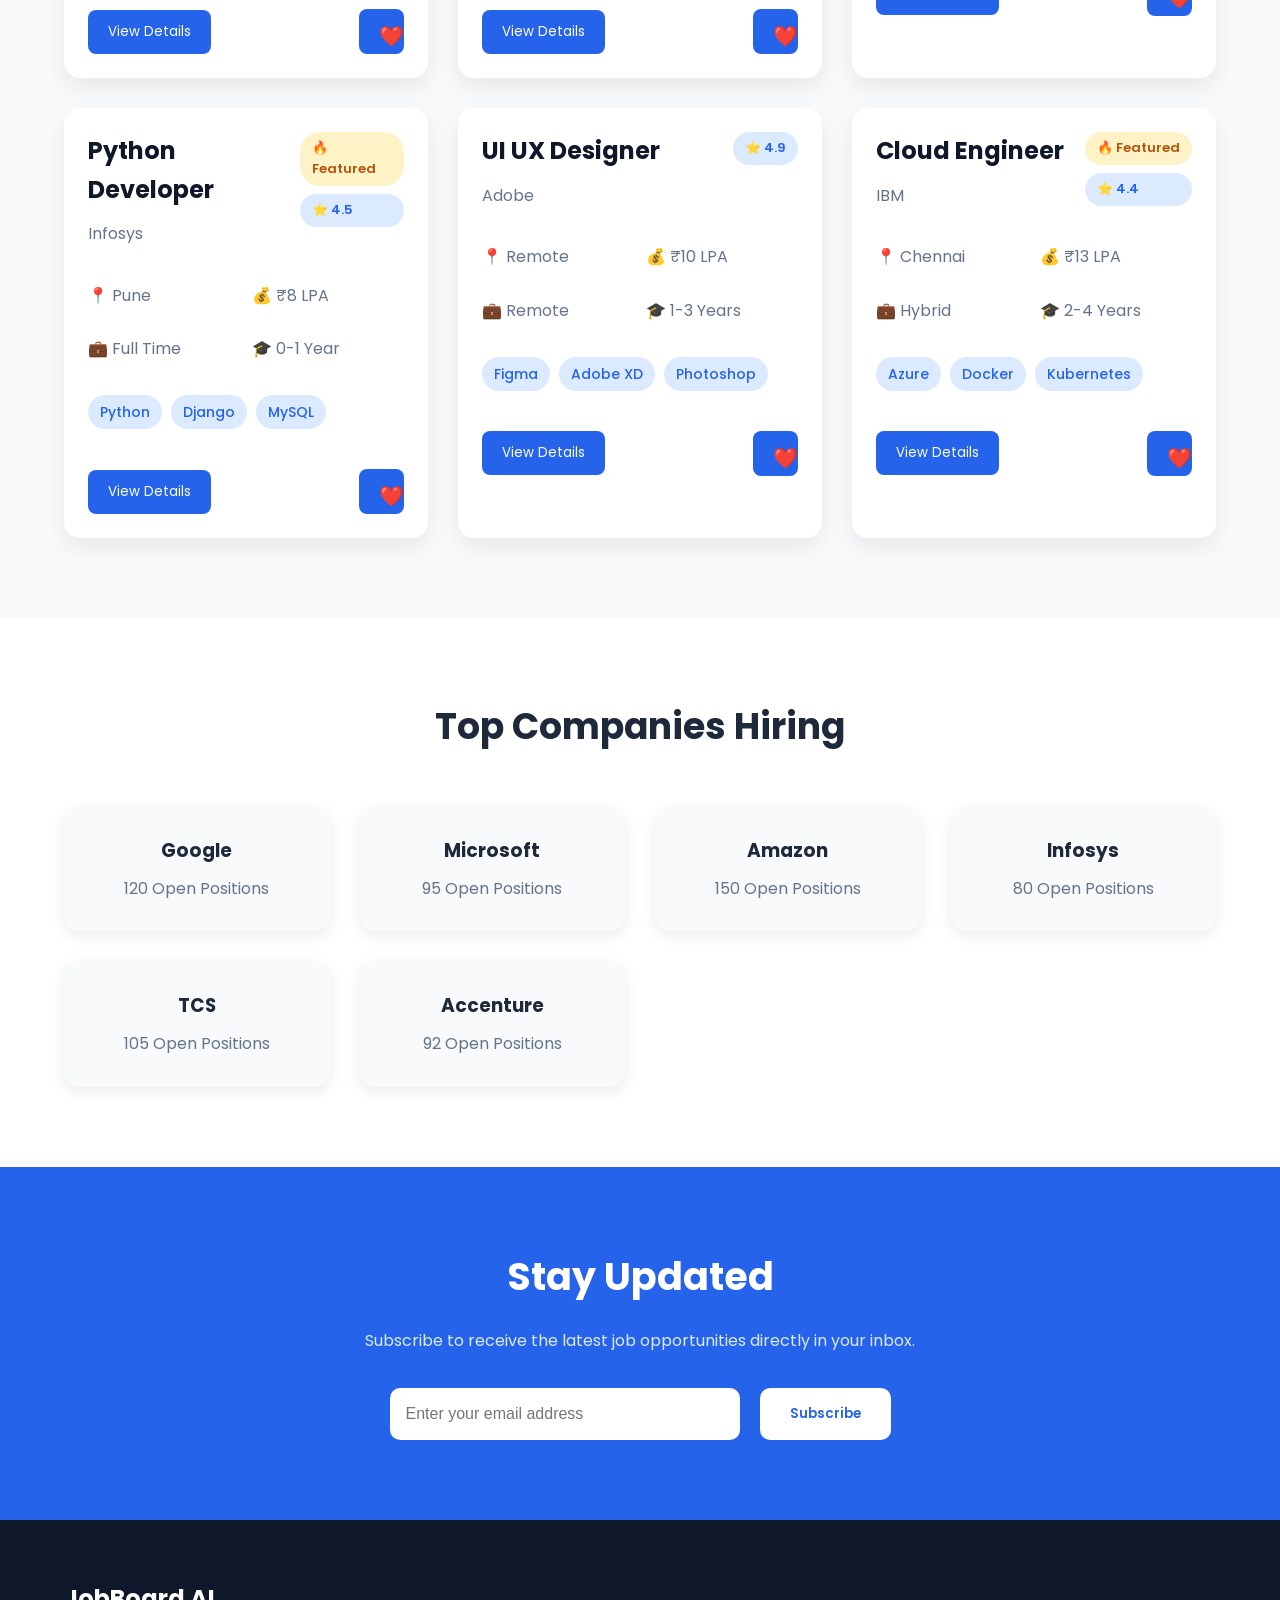
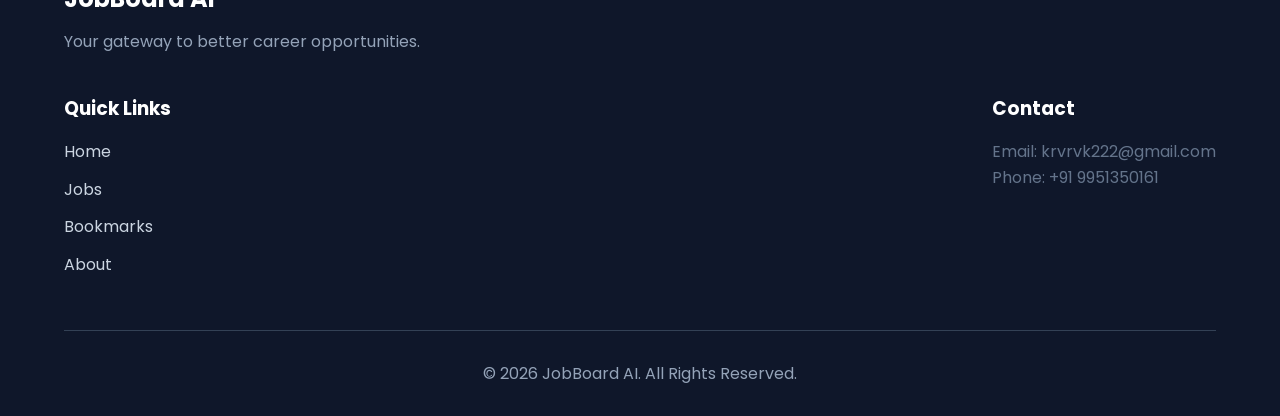
==== commit 139cfe9f: "Added  scroll to top button" ====
--- a/index.html
+++ b/index.html
@@ -285,6 +285,7 @@
     <script src="js/bookmarks.js"></script>
     <script src="js/app.js"></script>
 
+    <button id="scroll-top-btn" title="Go to top"> ↑ </button>
     <div id="toast" class="toast"></div>
 
 </body>
--- a/css/style.css
+++ b/css/style.css
@@ -749,4 +749,483 @@
 .bookmark-btn:hover{
     background:#2563eb;
     color:white;
+}
+
+/* ===========================
+   Jobs Page
+=========================== */
+
+#jobs-page{
+
+    padding:80px 0;
+
+}
+
+.jobs-layout{
+
+    display:grid;
+    grid-template-columns:280px 1fr;
+    gap:40px;
+
+}
+
+.filter-sidebar{
+
+    background:#ffffff;
+    padding:25px;
+    border-radius:15px;
+    box-shadow:0 5px 20px rgba(0,0,0,.08);
+    height:fit-content;
+
+}
+
+.filter-sidebar h2{
+
+    margin-bottom:20px;
+
+}
+
+.filter-sidebar select{
+
+    width:100%;
+    margin-bottom:20px;
+    padding:14px;
+    border:1px solid #cbd5e1;
+    border-radius:8px;
+
+}
+
+#all-jobs{
+
+    display:grid;
+    grid-template-columns:repeat(auto-fit,minmax(320px,1fr));
+    gap:30px;
+
+}
+
+#pagination{
+
+    display:flex;
+    justify-content:center;
+    gap:10px;
+    margin-top:40px;
+
+}
+
+#pagination button{
+
+    width:45px;
+    height:45px;
+    border-radius:8px;
+    background:#2563eb;
+    color:white;
+
+}
+
+/* ===========================
+   Skill Tags
+=========================== */
+
+.skill-tag{
+
+    display:inline-block;
+    background:#dbeafe;
+    color:#2563eb;
+    padding:6px 12px;
+    margin:5px 5px 0 0;
+    border-radius:20px;
+    font-size:14px;
+    font-weight:500;
+
+}
+
+/* ===========================
+   Pagination
+=========================== */
+
+#pagination{
+
+    display:flex;
+    justify-content:center;
+    flex-wrap:wrap;
+    gap:10px;
+    margin-top:40px;
+
+}
+
+#pagination button{
+
+    width:45px;
+    height:45px;
+    border-radius:8px;
+    border:none;
+    background:#e2e8f0;
+    color:#1e293b;
+    font-weight:600;
+    transition:.3s;
+
+}
+
+#pagination button:hover{
+
+    background:#2563eb;
+    color:#ffffff;
+
+}
+
+.active-page{
+
+    background:#2563eb !important;
+    color:#ffffff !important;
+
+}
+
+/* ===========================
+   Modern Job Card
+=========================== */
+
+.job-card{
+
+    background:#ffffff;
+    border-radius:16px;
+    padding:24px;
+    box-shadow:0 10px 25px rgba(0,0,0,.08);
+    transition:.3s;
+
+}
+
+.job-card:hover{
+
+    transform:translateY(-8px);
+
+    box-shadow:0 20px 35px rgba(37,99,235,.15);
+
+}
+
+.job-header{
+
+    display:flex;
+    justify-content:space-between;
+    align-items:flex-start;
+    margin-bottom:20px;
+
+}
+
+.company-name{
+
+    color:#64748b;
+    margin-top:5px;
+
+}
+
+.job-badges{
+
+    display:flex;
+    flex-direction:column;
+    gap:8px;
+
+}
+
+.badge{
+
+    padding:6px 12px;
+    border-radius:20px;
+    font-size:13px;
+    font-weight:600;
+
+}
+
+.featured{
+
+    background:#fef3c7;
+    color:#b45309;
+
+}
+
+.rating{
+
+    background:#dbeafe;
+    color:#2563eb;
+
+}
+
+.job-info{
+
+    display:grid;
+    grid-template-columns:repeat(2,1fr);
+    gap:12px;
+    margin:20px 0;
+
+}
+
+.skills{
+
+    margin:20px 0;
+
+}
+
+.job-footer{
+
+    display:flex;
+    justify-content:space-between;
+    align-items:center;
+    margin-top:20px;
+
+}
+
+/* ===========================
+   Job Details
+=========================== */
+
+.job-detail-container{
+
+    background:#ffffff;
+    padding:40px;
+    border-radius:18px;
+    box-shadow:0 10px 25px rgba(0,0,0,.08);
+
+}
+
+.job-detail-container h1{
+
+    margin-bottom:10px;
+
+}
+
+.job-detail-container h3{
+
+    color:#2563eb;
+    margin-bottom:20px;
+
+}
+
+.job-detail-container h2{
+
+    margin-top:30px;
+    margin-bottom:15px;
+
+}
+
+.job-detail-container p{
+
+    margin-bottom:12px;
+
+}
+
+.job-detail-container button{
+
+    margin-top:30px;
+
+}
+
+/* ===========================
+   Apply Modal
+=========================== */
+
+.modal{
+
+    display:none;
+    position:fixed;
+    inset:0;
+    background:rgba(0,0,0,.55);
+    justify-content:center;
+    align-items:center;
+    z-index:3000;
+
+}
+
+.modal-content{
+
+    width:420px;
+    background:#ffffff;
+    padding:35px;
+    border-radius:16px;
+    position:relative;
+    box-shadow:0 15px 40px rgba(0,0,0,.25);
+
+}
+
+.close-modal{
+
+    position:absolute;
+    right:20px;
+    top:15px;
+    font-size:28px;
+    cursor:pointer;
+
+}
+
+#apply-form{
+
+    display:flex;
+    flex-direction:column;
+    gap:18px;
+    margin-top:25px;
+
+}
+
+#apply-form input{
+
+    padding:14px;
+    border:1px solid #cbd5e1;
+    border-radius:10px;
+
+}
+/* ===========================
+   Recently Viewed Jobs
+=========================== */
+
+#recently-viewed{
+
+    margin-top:60px;
+
+}
+
+#recently-viewed h2{
+
+    margin-bottom:30px;
+
+}
+
+#recently-viewed-list{
+
+    display:grid;
+    grid-template-columns:repeat(auto-fit,minmax(320px,1fr));
+    gap:25px;
+
+}
+
+/* ===========================
+   Job Detail Actions
+=========================== */
+
+.job-detail-actions{
+
+    display:flex;
+    gap:20px;
+    margin-top:30px;
+    flex-wrap:wrap;
+
+}
+
+/* ===========================
+   Bookmarks Page
+=========================== */
+
+#bookmarks-page{
+
+    padding:80px 0;
+
+}
+
+#bookmarks-page h1{
+
+    margin-bottom:10px;
+
+}
+
+#bookmark-list{
+
+    display:grid;
+    grid-template-columns:repeat(auto-fit,minmax(320px,1fr));
+    gap:30px;
+    margin-top:40px;
+
+}
+/* ===========================
+   About Page
+=========================== */
+
+#about-page{
+
+    padding:80px 0;
+
+}
+
+#about-page h1{
+
+    margin-bottom:20px;
+
+}
+
+.about-grid{
+
+    display:grid;
+    grid-template-columns:repeat(auto-fit,minmax(300px,1fr));
+    gap:30px;
+    margin-top:40px;
+
+}
+
+.about-card{
+
+    background:#ffffff;
+    padding:30px;
+    border-radius:16px;
+    box-shadow:0 10px 25px rgba(0,0,0,.08);
+
+}
+
+.about-card h2{
+
+    margin-bottom:15px;
+
+}
+
+.about-card ul{
+
+    padding-left:20px;
+    list-style:disc;
+
+}
+
+.about-card li{
+
+    margin-bottom:10px;
+
+}
+
+/* ===========================
+   Scroll To Top
+=========================== */
+
+#scroll-top-btn{
+
+    position:fixed;
+    right:30px;
+    bottom:30px;
+
+    width:55px;
+    height:55px;
+
+    border:none;
+    border-radius:50%;
+
+    background:#2563eb;
+    color:#ffffff;
+
+    font-size:24px;
+
+    cursor:pointer;
+
+    opacity:0;
+    visibility:hidden;
+
+    transition:.3s;
+
+    z-index:2000;
+
+}
+
+#scroll-top-btn:hover{
+
+    transform:translateY(-5px);
+
+}
+
+.show-scroll-btn{
+
+    opacity:1 !important;
+    visibility:visible !important;
+
 }
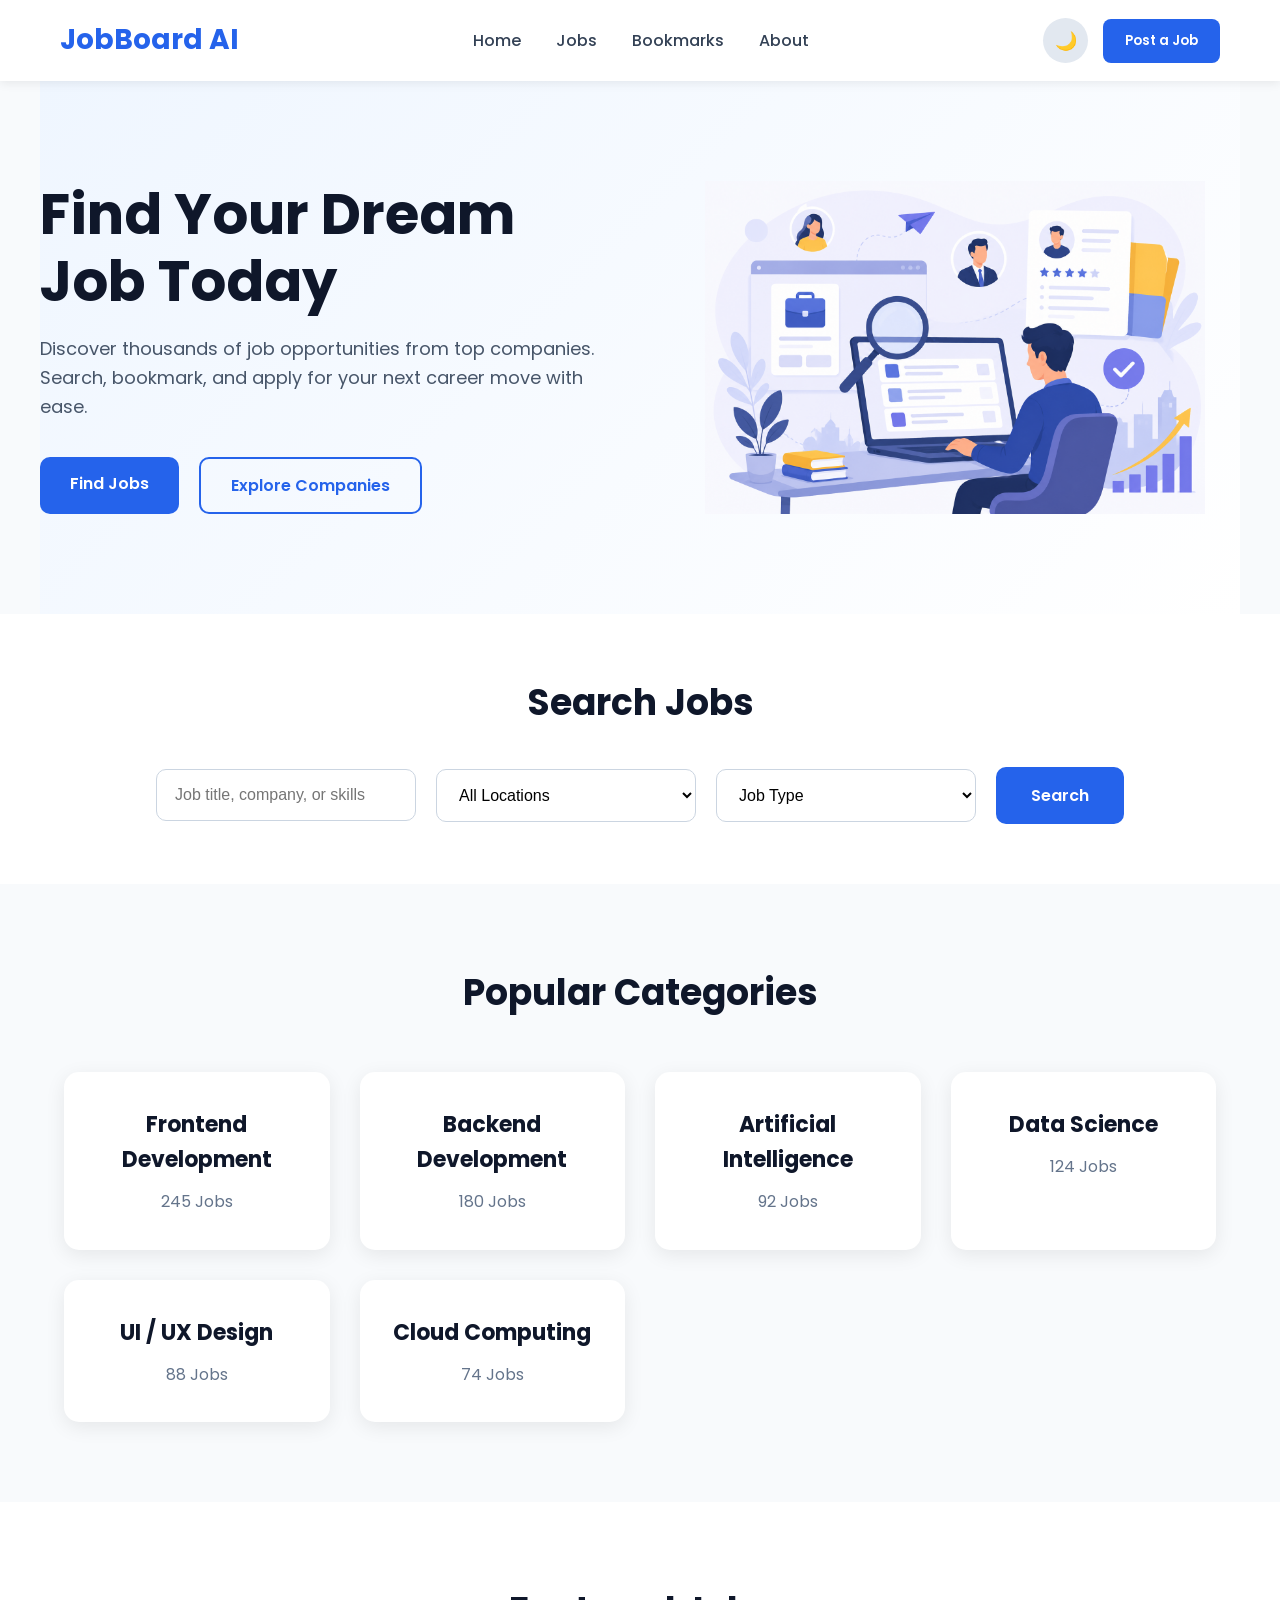
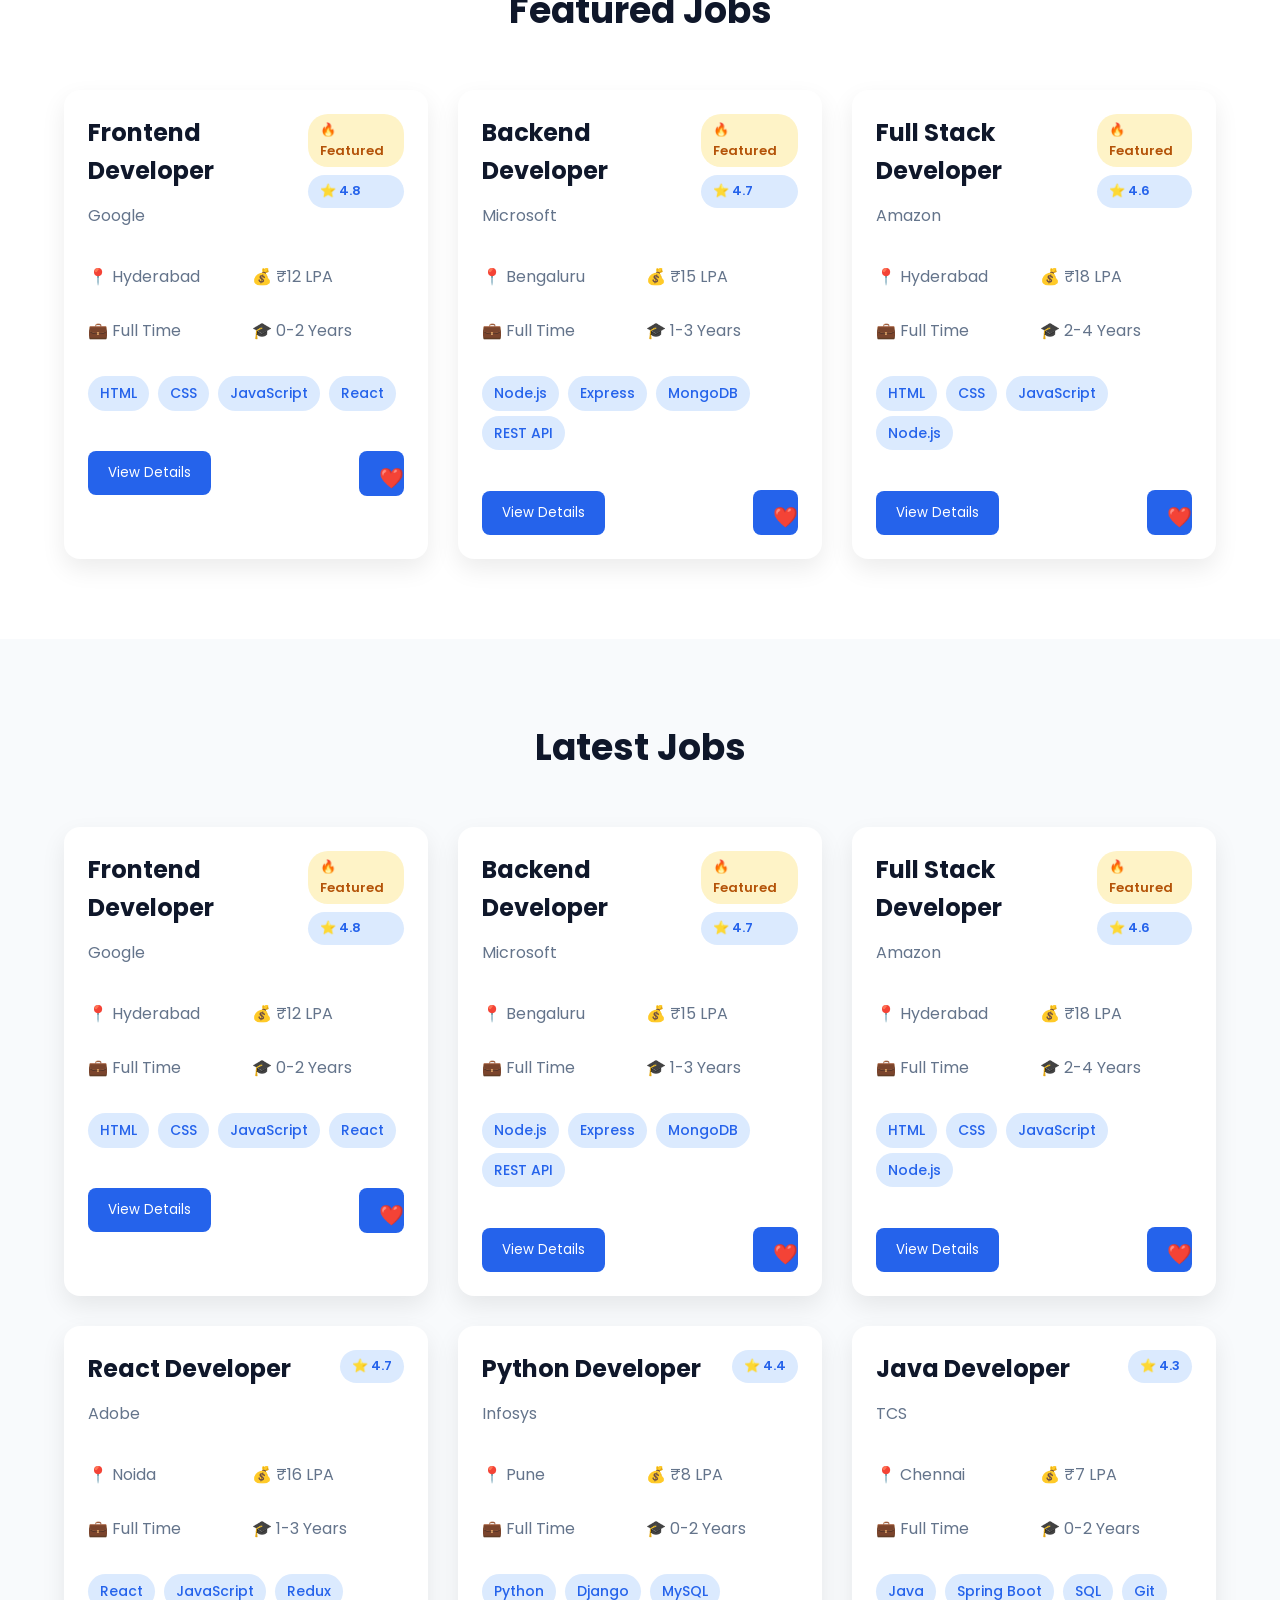
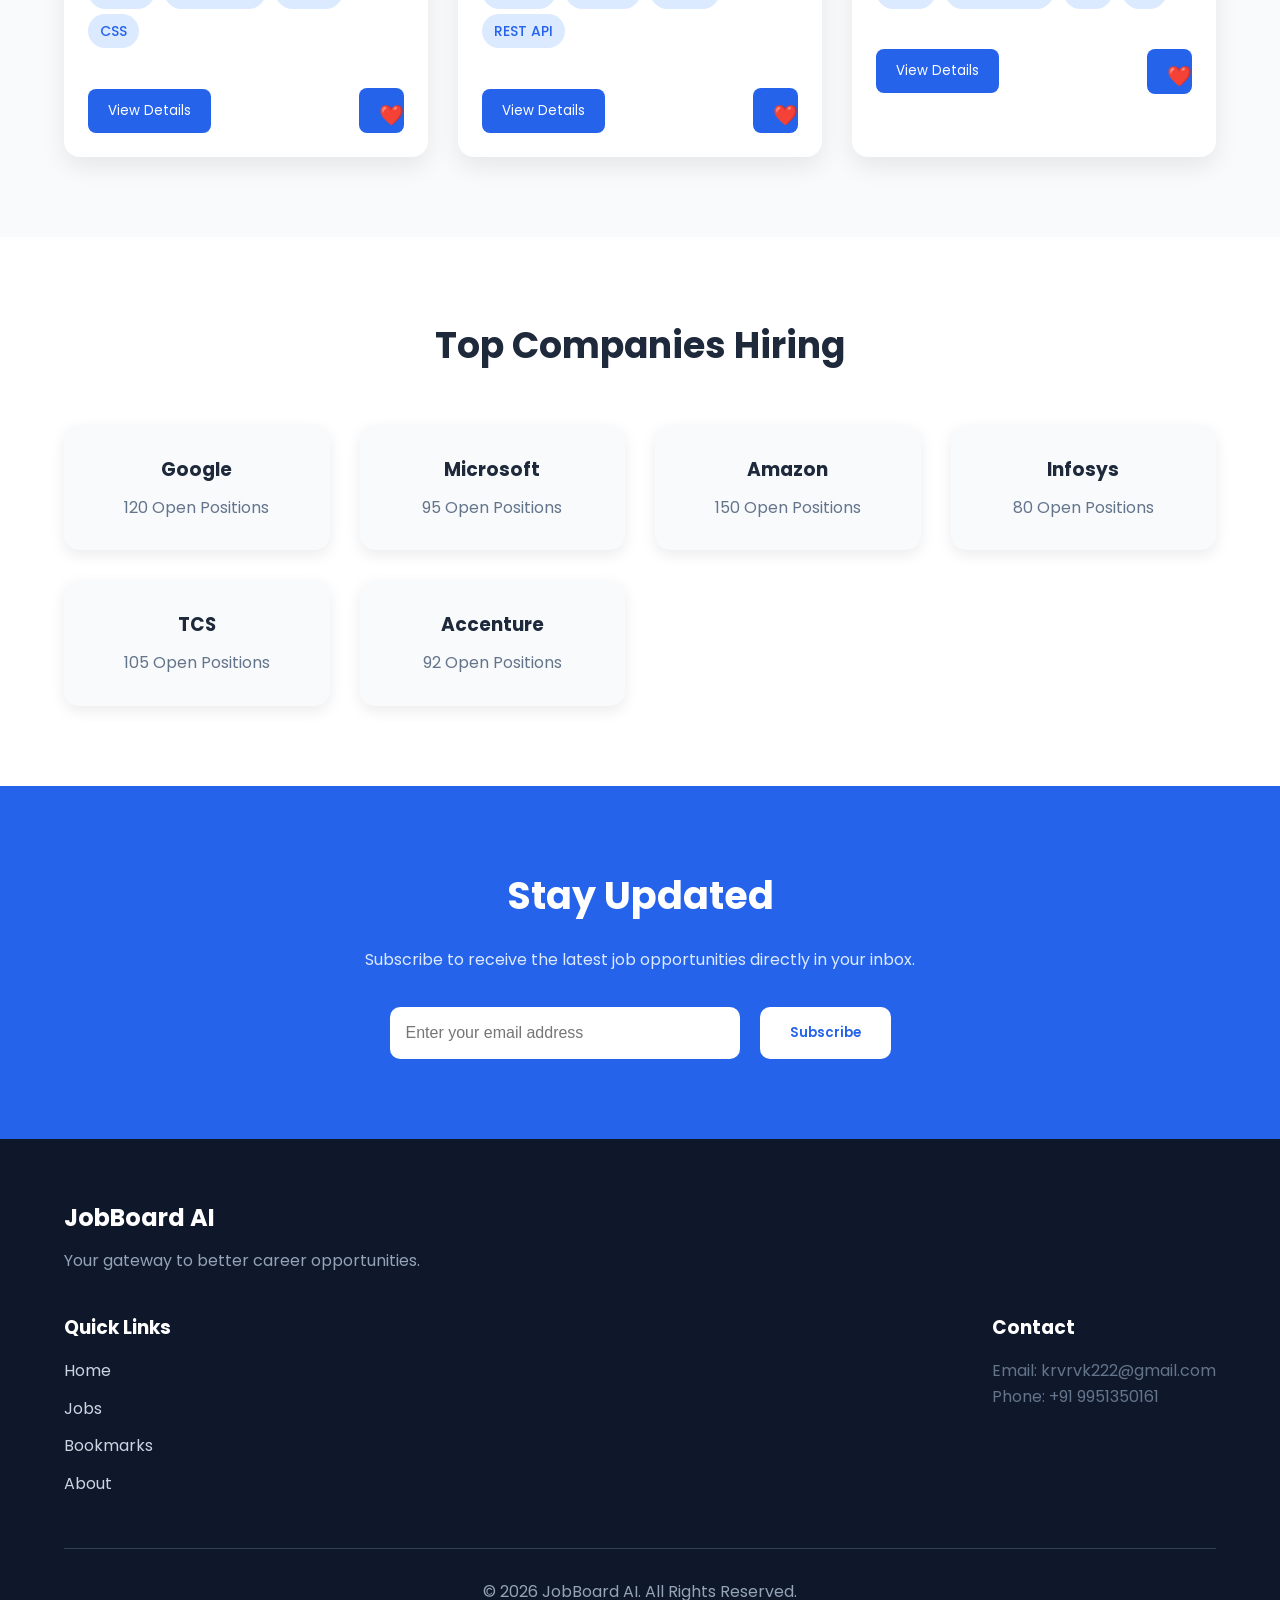
==== commit 823a2205: "Fix hero image path for Vercel deployment" ====
--- a/index.html
+++ b/index.html
@@ -50,7 +50,7 @@
     </div>
 
     <div class="hero-image">
-        <img src="images/hero-image.png" alt="Job Search Illustration">
+        <img src="images/Hero-image.png" alt="Job Search Illustration">
     </div>
 </section>
 
--- a/css/style.css
+++ b/css/style.css
@@ -1228,4 +1228,101 @@
     opacity:1 !important;
     visibility:visible !important;
 
+}
+
+/* ===========================
+   Skeleton Loader
+=========================== */
+
+.skeleton-card{
+
+    background:#ffffff;
+    border-radius:16px;
+    padding:25px;
+    box-shadow:0 10px 25px rgba(0,0,0,.08);
+
+}
+
+.skeleton{
+
+    background:#e2e8f0;
+    border-radius:8px;
+    animation:pulse 1.2s infinite;
+
+}
+
+.skeleton-title{
+
+    width:70%;
+    height:28px;
+    margin-bottom:20px;
+
+}
+
+.skeleton-text{
+
+    width:100%;
+    height:18px;
+    margin-bottom:15px;
+
+}
+
+.skeleton-button{
+
+    width:120px;
+    height:42px;
+    margin-top:25px;
+
+}
+
+@keyframes pulse{
+
+    0%{
+        opacity:.5;
+    }
+
+    50%{
+        opacity:1;
+    }
+
+    100%{
+        opacity:.5;
+    }
+
+}
+
+/* ===========================
+   Search Suggestions
+=========================== */
+
+.jobs-search{
+
+    position:relative;
+
+}
+
+#search-suggestions{
+
+    position:absolute;
+    width:100%;
+    background:#ffffff;
+    border-radius:10px;
+    box-shadow:0 10px 25px rgba(0,0,0,.12);
+    z-index:1000;
+    overflow:hidden;
+
+}
+
+.suggestion-item{
+
+    padding:15px;
+    cursor:pointer;
+    transition:.3s;
+
+}
+
+.suggestion-item:hover{
+
+    background:#eff6ff;
+
 }
--- a/css/responsive.css
+++ b/css/responsive.css
@@ -2,30 +2,55 @@
    Tablet
 =========================== */
 
-@media(max-width:992px){
+@media (max-width:992px){
+
+    .container{
+
+        width:92%;
+
+    }
 
     nav{
+
         flex-direction:column;
         gap:20px;
-    }
-
-    #hero{
-        flex-direction:column;
+        align-items:center;
+
+    }
+
+    nav ul{
+
+        flex-wrap:wrap;
+        justify-content:center;
+        gap:20px;
+
+    }
+
+    .hero-content{
+
+        grid-template-columns:1fr;
         text-align:center;
-    }
-
-    .hero-buttons{
-        justify-content:center;
-    }
-
-    .search-form{
-        flex-direction:column;
-    }
-
-    .search-form input,
-    .search-form select,
-    .search-form button{
-        width:100%;
+        gap:40px;
+
+    }
+
+    .jobs-layout{
+
+        grid-template-columns:1fr;
+        gap:30px;
+
+    }
+
+    .filter-sidebar{
+
+        order:2;
+
+    }
+
+    .jobs-content{
+
+        order:1;
+
     }
 
 }
@@ -34,30 +59,158 @@
    Mobile
 =========================== */
 
-@media(max-width:768px){
-
-    .hero-content h1{
-        font-size:38px;
+@media (max-width:768px){
+
+    html{
+
+        overflow-x:hidden;
+
+    }
+
+    body{
+
+        overflow-x:hidden;
+
     }
 
     section{
-        padding:60px 20px;
+
+        padding:60px 0;
+
+    }
+
+    h1{
+
+        font-size:32px;
+
+    }
+
+    h2{
+
+        font-size:26px;
+
+    }
+
+    .hero-buttons{
+
+        flex-direction:column;
+        gap:15px;
+
+    }
+
+    .hero-buttons a,
+    .hero-buttons button{
+
+        width:100%;
+
+    }
+
+    .search-form{
+
+        grid-template-columns:1fr;
+
+    }
+
+    .categories-grid,
+    .companies-grid,
+    .about-grid{
+
+        grid-template-columns:1fr;
+
+    }
+
+    #featured-job-list,
+    #latest-job-list,
+    #bookmark-list,
+    #all-jobs,
+    #recently-viewed-list{
+
+        grid-template-columns:1fr;
+
+    }
+
+    .job-info{
+
+        grid-template-columns:1fr;
+
+    }
+
+    .job-footer{
+
+        flex-direction:column;
+        gap:15px;
+
+    }
+
+    .job-footer button{
+
+        width:100%;
+
+    }
+
+    .job-detail-actions{
+
+        flex-direction:column;
+        gap:15px;
+
+    }
+
+    .job-detail-actions button{
+
+        width:100%;
+
+    }
+
+    .modal-content{
+
+        width:95%;
+        padding:25px;
+
+    }
+
+}
+
+/* ===========================
+   Small Mobile
+=========================== */
+
+@media (max-width:480px){
+
+    .container{
+
+        width:95%;
+
     }
 
     nav ul{
-        flex-direction:column;
-        gap:18px;
-    }
-
-    .footer-links{
-        flex-direction:column;
-    }
-
-    .company-grid,
-    .category-grid,
-    #featured-job-list,
-    #latest-job-list{
-        grid-template-columns:1fr;
+
+        flex-direction:column;
+        gap:15px;
+
+    }
+
+    .logo h1{
+
+        font-size:28px;
+
+    }
+
+    .hero h1{
+
+        font-size:30px;
+
+    }
+
+    .post-job-btn{
+
+        width:100%;
+
+    }
+
+    .filter-sidebar{
+
+        padding:20px;
+
     }
 
 }
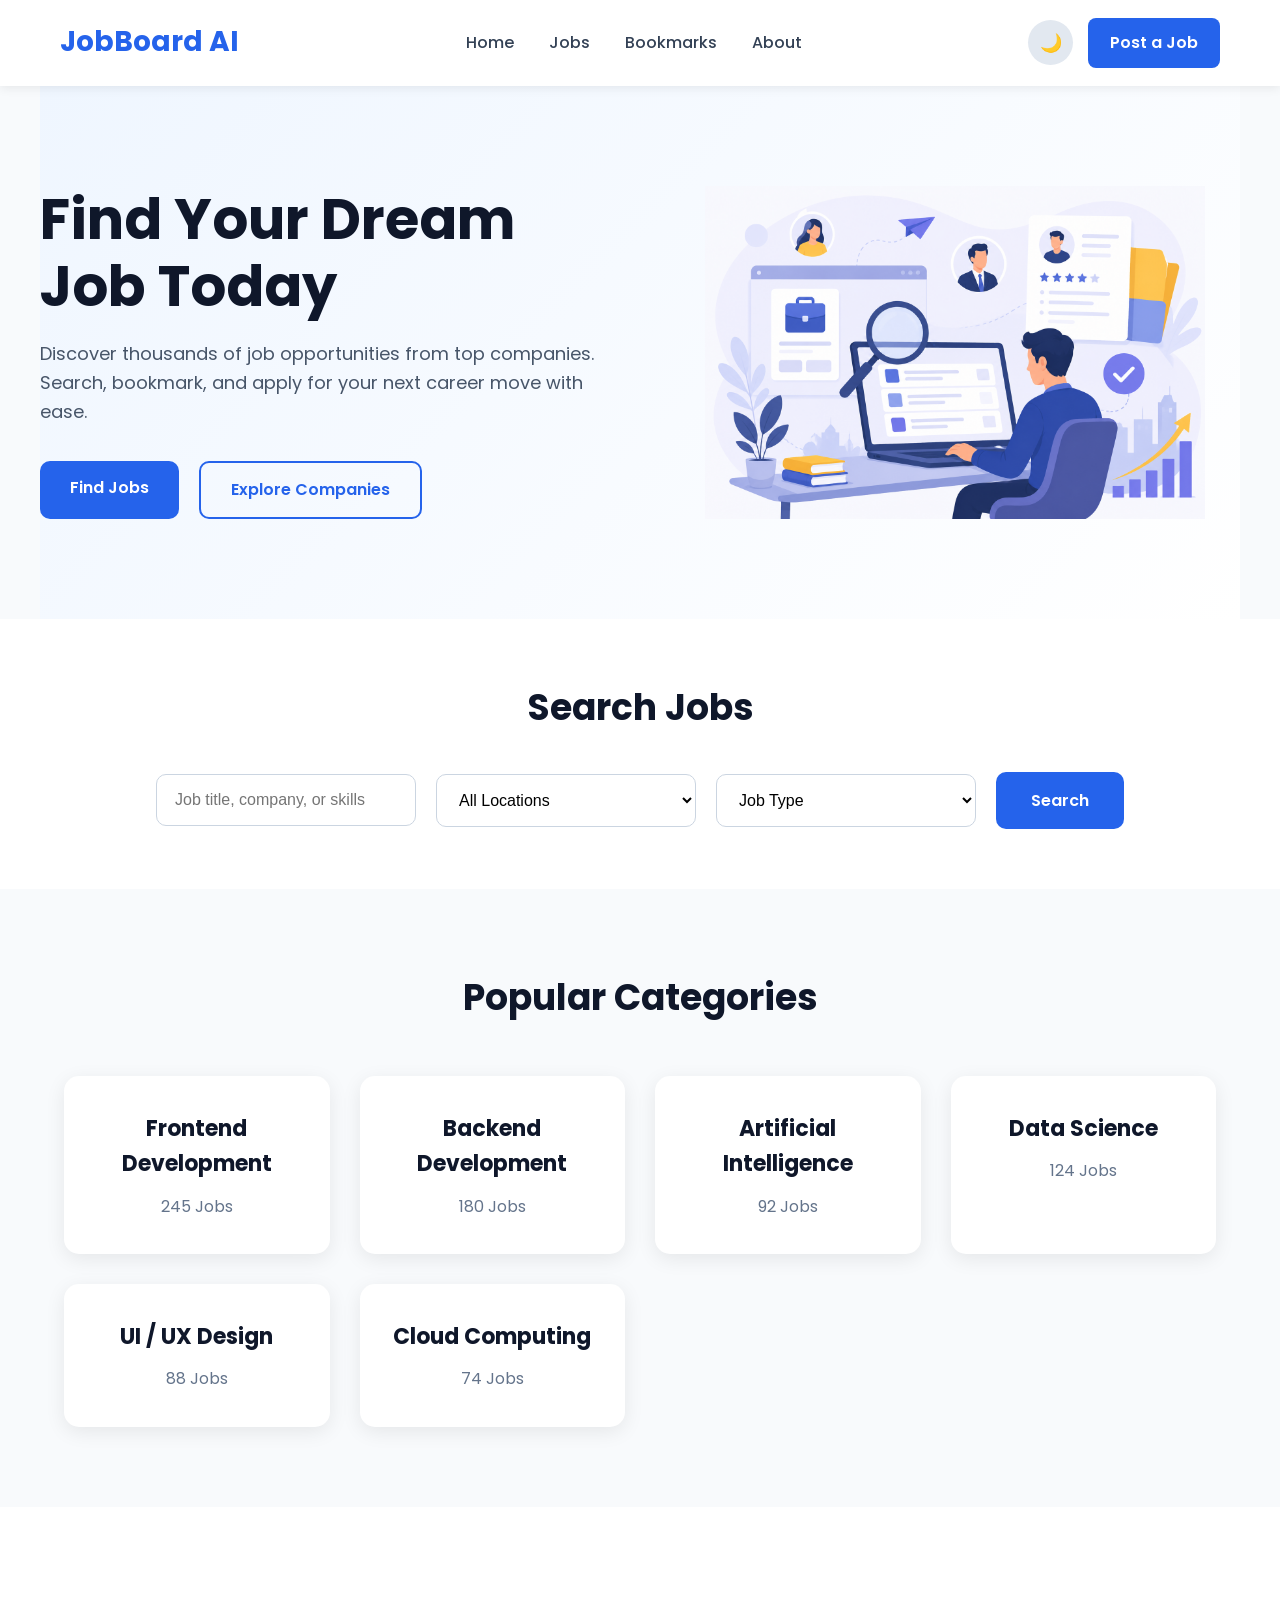
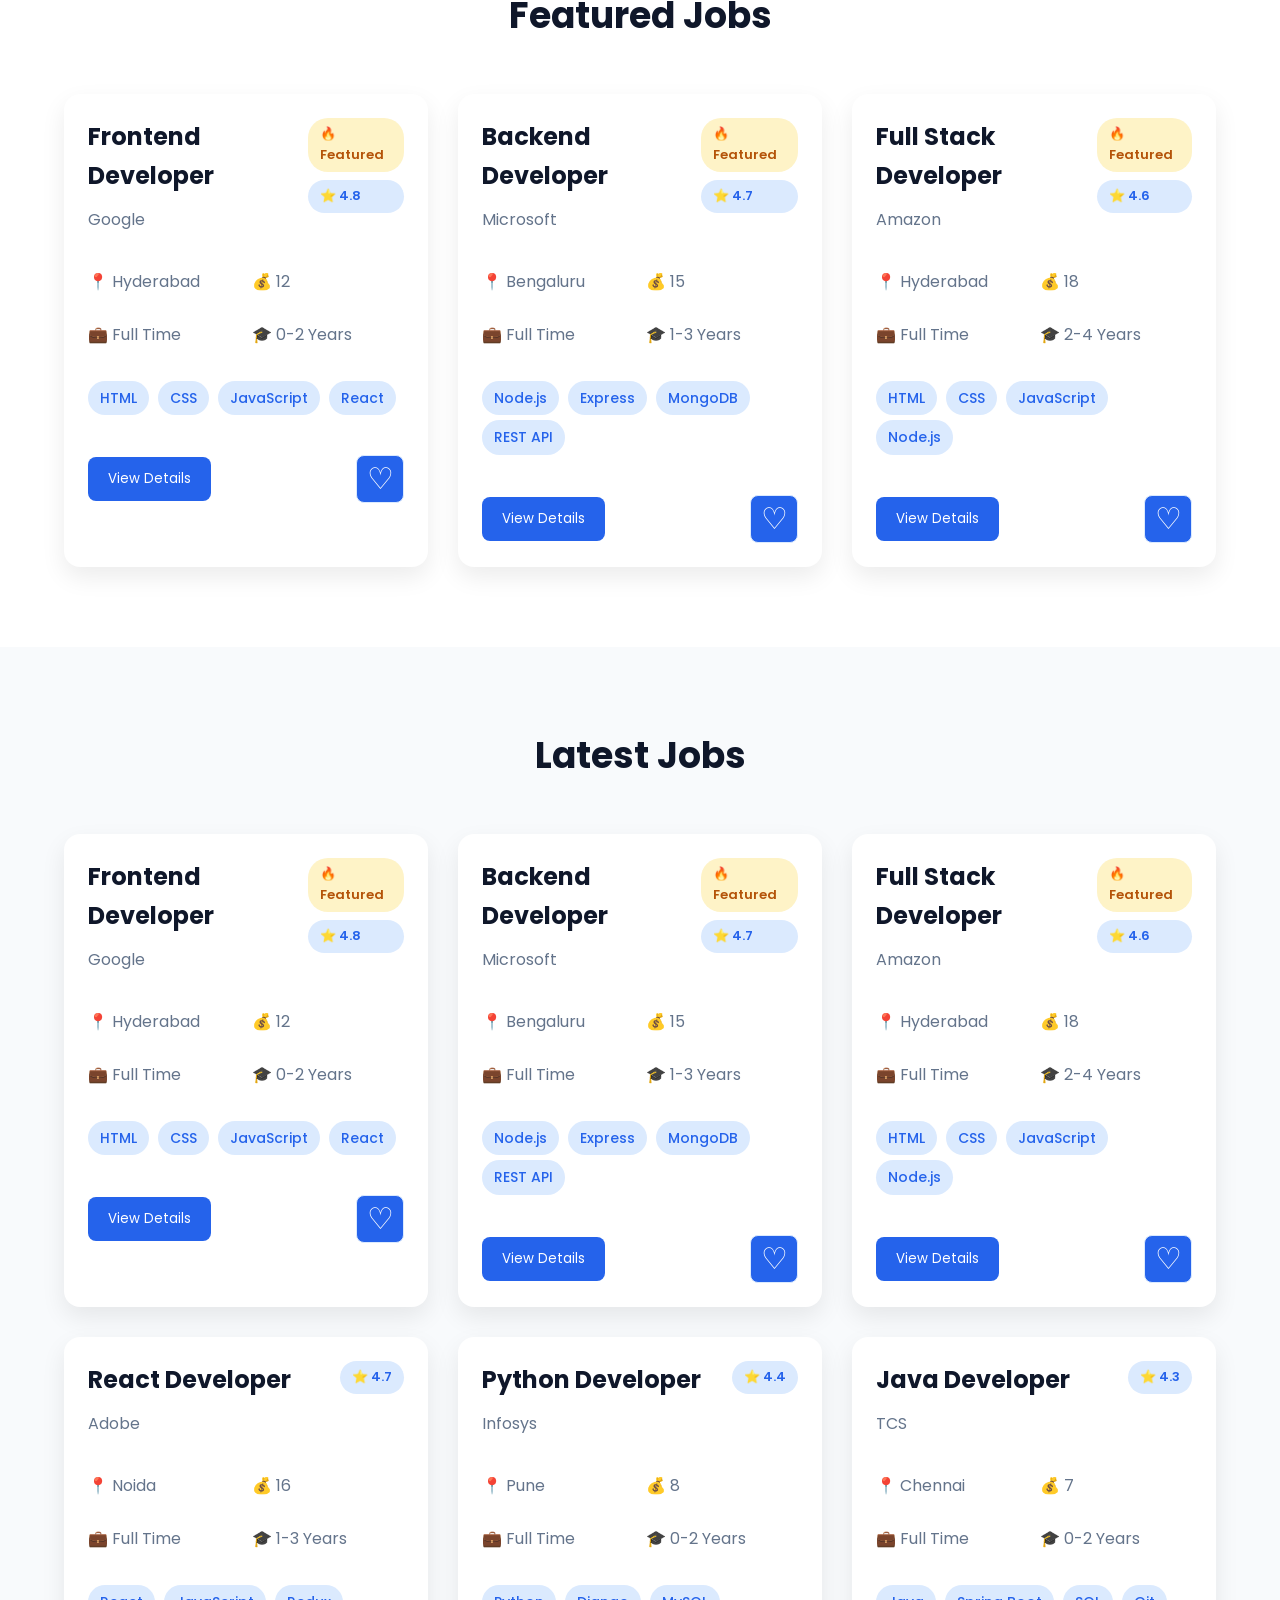
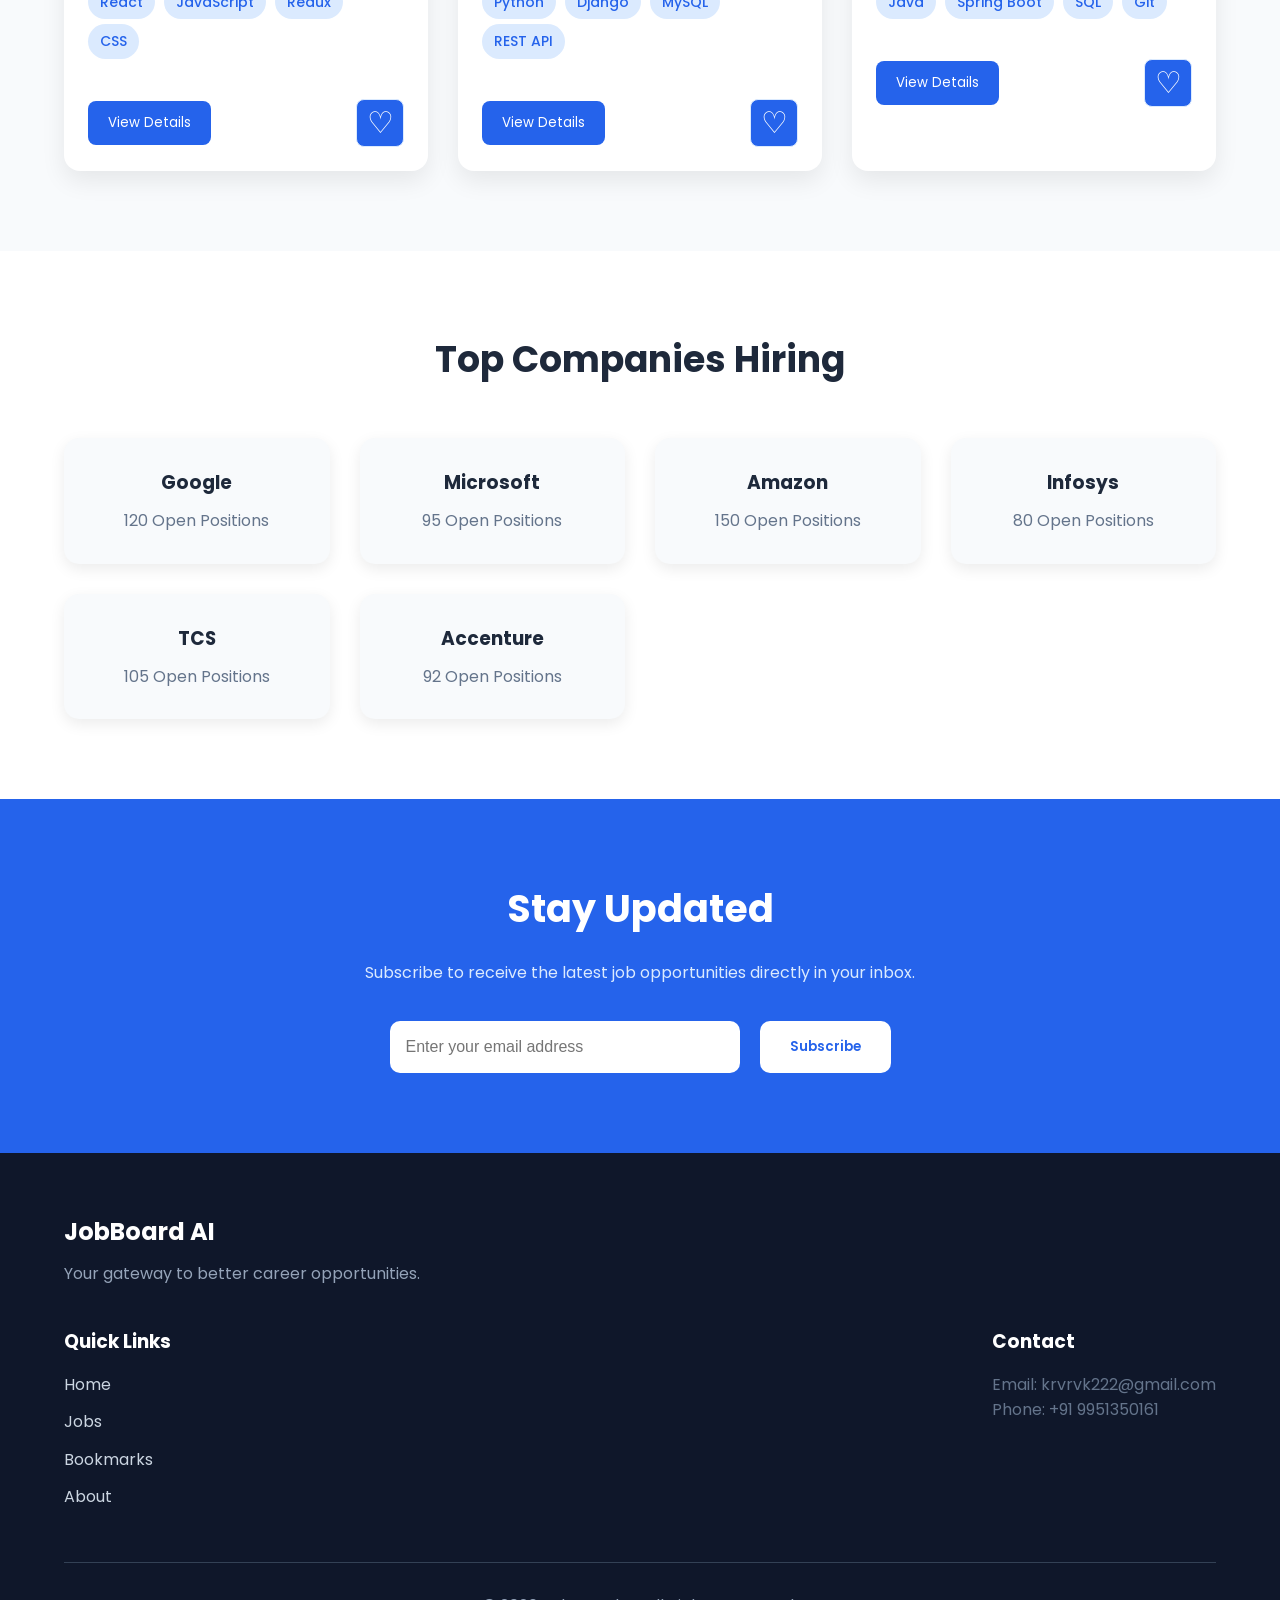
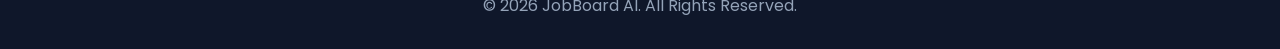
==== commit 48f83715: "Updated post a job issue" ====
--- a/index.html
+++ b/index.html
@@ -25,7 +25,7 @@
 
         <div class="nav-actions">
             <button id="theme-toggle" aria-label="Toggle Dark Mode">🌙</button>
-            <button class="post-job-btn">Post a Job</button>
+            <a href="post-job.html" class="post-job-btn">Post a Job</a>
         </div>
     </nav>
     </header>
--- a/css/style.css
+++ b/css/style.css
@@ -664,7 +664,7 @@
 }
 
 /* ===========================
-   Dark Mode
+   Professional Dark Mode
 =========================== */
 
 body.dark-mode{
@@ -672,38 +672,207 @@
     color:#f8fafc;
 }
 
+/* Navbar */
+
 body.dark-mode header{
     background:#1e293b;
+    box-shadow:0 2px 15px rgba(0,0,0,0.35);
 }
 
 body.dark-mode nav ul li a{
-    color:white;
-}
-
-body.dark-mode .category-card,
-body.dark-mode .company-card,
-body.dark-mode .job-card{
+    color:#e2e8f0;
+}
+
+body.dark-mode nav ul li a:hover{
+    color:#60a5fa;
+}
+
+/* Hero Section */
+
+body.dark-mode #hero{
+    background:linear-gradient(
+        135deg,
+        #0f172a,
+        #172033,
+        #1e293b
+    );
+}
+
+body.dark-mode .hero-content h1{
+    color:#f8fafc;
+}
+
+body.dark-mode .hero-content p{
+    color:#cbd5e1;
+}
+
+/* Search Section */
+
+body.dark-mode #search{
+    background:#111827;
+}
+
+body.dark-mode .search-container h2{
+    color:#f8fafc;
+}
+
+body.dark-mode .search-form input,
+body.dark-mode .search-form select{
     background:#1e293b;
-    color:white;
-}
-
-body.dark-mode p{
-    color:#cbd5e1;
-}
-
-body.dark-mode #search,
+    color:#f8fafc;
+    border-color:#475569;
+}
+
+body.dark-mode .search-form input::placeholder{
+    color:#94a3b8;
+}
+
+/* Sections */
+
+body.dark-mode #categories,
+body.dark-mode #latest-jobs{
+    background:#111827;
+}
+
 body.dark-mode #featured-jobs,
 body.dark-mode #companies{
     background:#0f172a;
 }
 
-body.dark-mode #categories,
-body.dark-mode #latest-jobs{
+/* Section Headings */
+
+body.dark-mode #categories h2,
+body.dark-mode #featured-jobs h2,
+body.dark-mode #latest-jobs h2,
+body.dark-mode #companies h2{
+    color:#f8fafc;
+}
+
+/* Cards */
+
+body.dark-mode .category-card,
+body.dark-mode .company-card,
+body.dark-mode .job-card,
+body.dark-mode .about-card,
+body.dark-mode .job-detail-container,
+body.dark-mode .filter-sidebar,
+body.dark-mode .no-results{
     background:#1e293b;
-}
+    color:#f8fafc;
+    box-shadow:0 10px 30px rgba(0,0,0,0.25);
+}
+
+/* Card Headings */
+
+body.dark-mode .category-card h3,
+body.dark-mode .company-card h3,
+body.dark-mode .job-card h3,
+body.dark-mode .about-card h2,
+body.dark-mode .job-detail-container h1,
+body.dark-mode .job-detail-container h2{
+    color:#f8fafc;
+}
+
+/* Paragraph Text */
+
+body.dark-mode p{
+    color:#cbd5e1;
+}
+
+body.dark-mode .company-name{
+    color:#94a3b8;
+}
+
+/* Job Cards */
+
+body.dark-mode .job-card:hover{
+    background:#243247;
+    box-shadow:0 20px 40px rgba(0,0,0,0.35);
+}
+
+/* Skill Tags */
+
+body.dark-mode .skill-tag{
+    background:#263b5e;
+    color:#93c5fd;
+}
+
+/* Rating Badge */
+
+body.dark-mode .rating{
+    background:#263b5e;
+    color:#93c5fd;
+}
+
+/* Featured Badge */
+
+body.dark-mode .featured{
+    background:#453817;
+    color:#fcd34d;
+}
+
+/* Bookmark Button */
+
+body.dark-mode .bookmark-btn{
+    background:#334155;
+    color:#f8fafc;
+}
+
+body.dark-mode .bookmark-btn:hover{
+    background:#2563eb;
+}
+
+/* Forms */
+
+body.dark-mode .filter-sidebar select,
+body.dark-mode #apply-form input{
+    background:#0f172a;
+    color:#f8fafc;
+    border-color:#475569;
+}
+
+/* Modal */
+
+body.dark-mode .modal-content{
+    background:#1e293b;
+    color:#f8fafc;
+}
+
+body.dark-mode .modal-content h2{
+    color:#f8fafc;
+}
+
+/* Search Suggestions */
+
+body.dark-mode #search-suggestions{
+    background:#1e293b;
+    color:#f8fafc;
+}
+
+body.dark-mode .suggestion-item:hover{
+    background:#334155;
+}
+
+/* Skeleton Loader */
+
+body.dark-mode .skeleton-card{
+    background:#1e293b;
+}
+
+body.dark-mode .skeleton{
+    background:#334155;
+}
+
+/* Footer */
 
 body.dark-mode footer{
     background:#020617;
+}
+
+/* Empty State */
+
+body.dark-mode .no-results h2{
+    color:#f8fafc;
 }
 
 /* ===========================
@@ -730,25 +899,34 @@
    Job Actions
 =========================== */
 
-.job-actions{
-    display:flex;
-    justify-content:space-between;
+.bookmark-btn{
+    width:48px;
+    height:48px;
+
+    display:flex;
     align-items:center;
-    margin-top:20px;
-}
-
-.bookmark-btn{
-    width:45px;
-    height:45px;
-    border-radius:50%;
-    background:#f1f5f9;
-    font-size:20px;
-    transition:.3s;
+    justify-content:center;
+
+    padding:0;
+
+    background:#eff6ff;
+    color:#2563eb;
+
+    border:1px solid #dbeafe;
+    border-radius:12px;
+
+    font-size:30px;
+    line-height:1;
+
+    cursor:pointer;
+    transition:all .25s ease;
 }
 
 .bookmark-btn:hover{
     background:#2563eb;
-    color:white;
+    color:#ffffff;
+    border-color:#2563eb;
+    transform:translateY(-2px);
 }
 
 /* ===========================
@@ -1325,4 +1503,192 @@
 
     background:#eff6ff;
 
+}
+
+/* ===========================
+   Post Job Page
+=========================== */
+
+#post-job-page{
+    padding:80px 0;
+    background:#f8fafc;
+}
+
+.post-job-header{
+    text-align:center;
+    margin-bottom:40px;
+}
+
+.post-job-header h1{
+    font-size:42px;
+    color:#0f172a;
+    margin-bottom:10px;
+}
+
+.post-job-header p{
+    font-size:17px;
+    color:#64748b;
+}
+
+
+/* Form Container */
+
+.post-job-form-container{
+    max-width:800px;
+    margin:auto;
+    background:#ffffff;
+    padding:40px;
+    border-radius:18px;
+    box-shadow:0 10px 35px rgba(15,23,42,.08);
+}
+
+
+/* Form */
+
+#post-job-form{
+    display:flex;
+    flex-direction:column;
+    gap:24px;
+}
+
+.form-row{
+    display:grid;
+    grid-template-columns:repeat(2,1fr);
+    gap:20px;
+}
+
+.form-group{
+    display:flex;
+    flex-direction:column;
+    gap:8px;
+}
+
+.form-group label{
+    font-size:15px;
+    font-weight:600;
+    color:#334155;
+}
+
+.form-group input,
+.form-group select,
+.form-group textarea{
+    width:100%;
+    padding:14px 16px;
+    border:1px solid #cbd5e1;
+    border-radius:10px;
+    background:#ffffff;
+    color:#1e293b;
+    font-family:'Poppins',sans-serif;
+    font-size:15px;
+    transition:.3s;
+}
+
+.form-group textarea{
+    resize:vertical;
+    min-height:150px;
+}
+
+.form-group input:focus,
+.form-group select:focus,
+.form-group textarea:focus{
+    border-color:#2563eb;
+    box-shadow:0 0 0 3px rgba(37,99,235,.12);
+}
+
+.form-group small{
+    color:#64748b;
+    font-size:13px;
+}
+
+.post-submit-btn{
+    align-self:flex-start;
+    margin-top:10px;
+}
+
+
+/* ===========================
+   Post Job Dark Mode
+=========================== */
+
+body.dark-mode #post-job-page{
+    background:#0f172a;
+}
+
+body.dark-mode .post-job-header h1{
+    color:#f8fafc;
+}
+
+body.dark-mode .post-job-header p{
+    color:#94a3b8;
+}
+
+body.dark-mode .post-job-form-container{
+    background:#1e293b;
+    box-shadow:0 15px 40px rgba(0,0,0,.25);
+}
+
+body.dark-mode .form-group label{
+    color:#e2e8f0;
+}
+
+body.dark-mode .form-group input,
+body.dark-mode .form-group select,
+body.dark-mode .form-group textarea{
+    background:#0f172a;
+    color:#f8fafc;
+    border-color:#475569;
+}
+
+body.dark-mode .form-group input::placeholder,
+body.dark-mode .form-group textarea::placeholder{
+    color:#64748b;
+}
+
+body.dark-mode .form-group input:focus,
+body.dark-mode .form-group select:focus,
+body.dark-mode .form-group textarea:focus{
+    border-color:#60a5fa;
+    box-shadow:0 0 0 3px rgba(96,165,250,.15);
+}
+
+body.dark-mode .form-group small{
+    color:#94a3b8;
+}
+
+/* ===========================
+   Delete Posted Job Button
+=========================== */
+
+.delete-job-btn{
+    width:100%;
+    margin-top:18px;
+    padding:11px 16px;
+
+    background:#fff1f2;
+    color:#dc2626;
+
+    border:1px solid #fecaca;
+    border-radius:8px;
+
+    font-size:14px;
+    font-weight:600;
+
+    transition:.25s;
+}
+
+.delete-job-btn:hover{
+    background:#dc2626;
+    color:#ffffff;
+    border-color:#dc2626;
+}
+
+body.dark-mode .delete-job-btn{
+    background:#3f2028;
+    color:#fca5a5;
+    border-color:#7f1d1d;
+}
+
+body.dark-mode .delete-job-btn:hover{
+    background:#dc2626;
+    color:#ffffff;
 }
--- a/css/responsive.css
+++ b/css/responsive.css
@@ -213,4 +213,29 @@
 
     }
 
+}
+
+@media(max-width:768px){
+
+    #post-job-page{
+        padding:50px 0;
+    }
+
+    .post-job-header h1{
+        font-size:32px;
+    }
+
+    .post-job-form-container{
+        padding:25px 20px;
+    }
+
+    .form-row{
+        grid-template-columns:1fr;
+    }
+
+    .post-submit-btn{
+        width:100%;
+        text-align:center;
+    }
+
 }
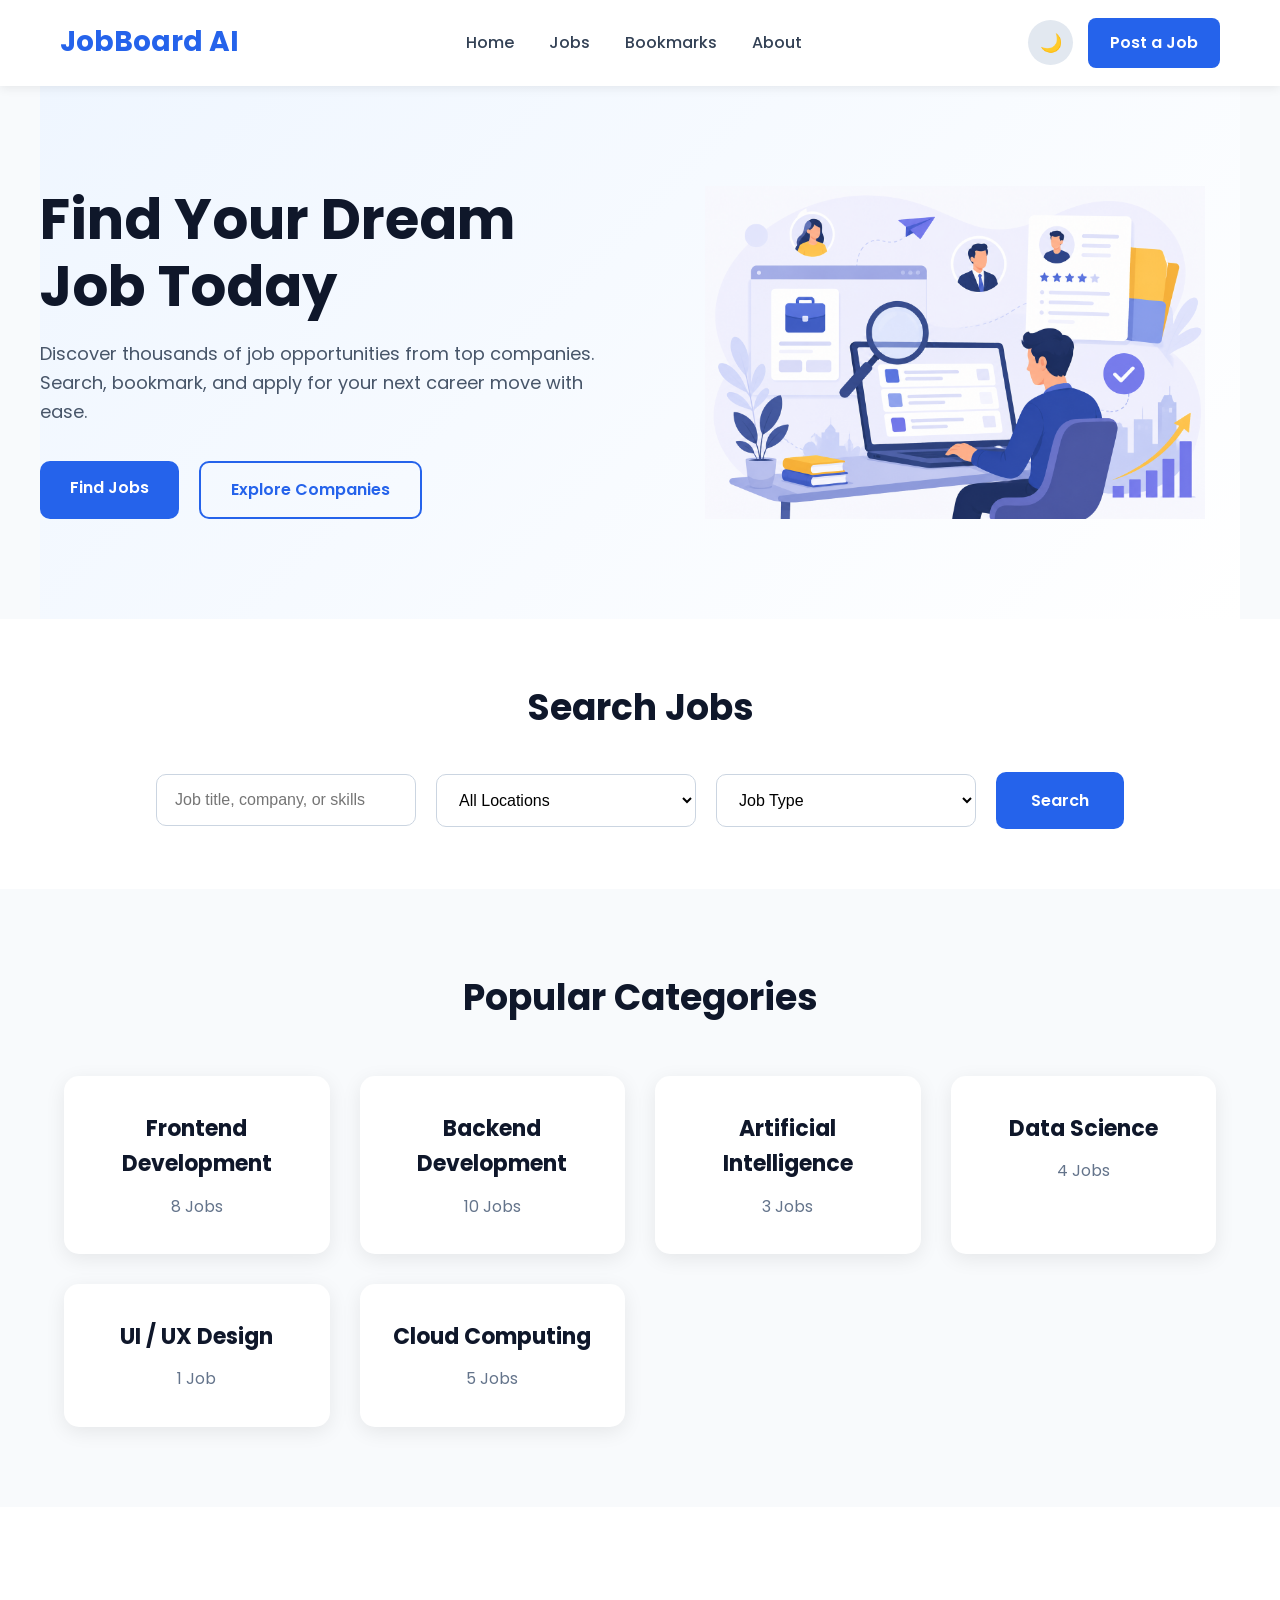
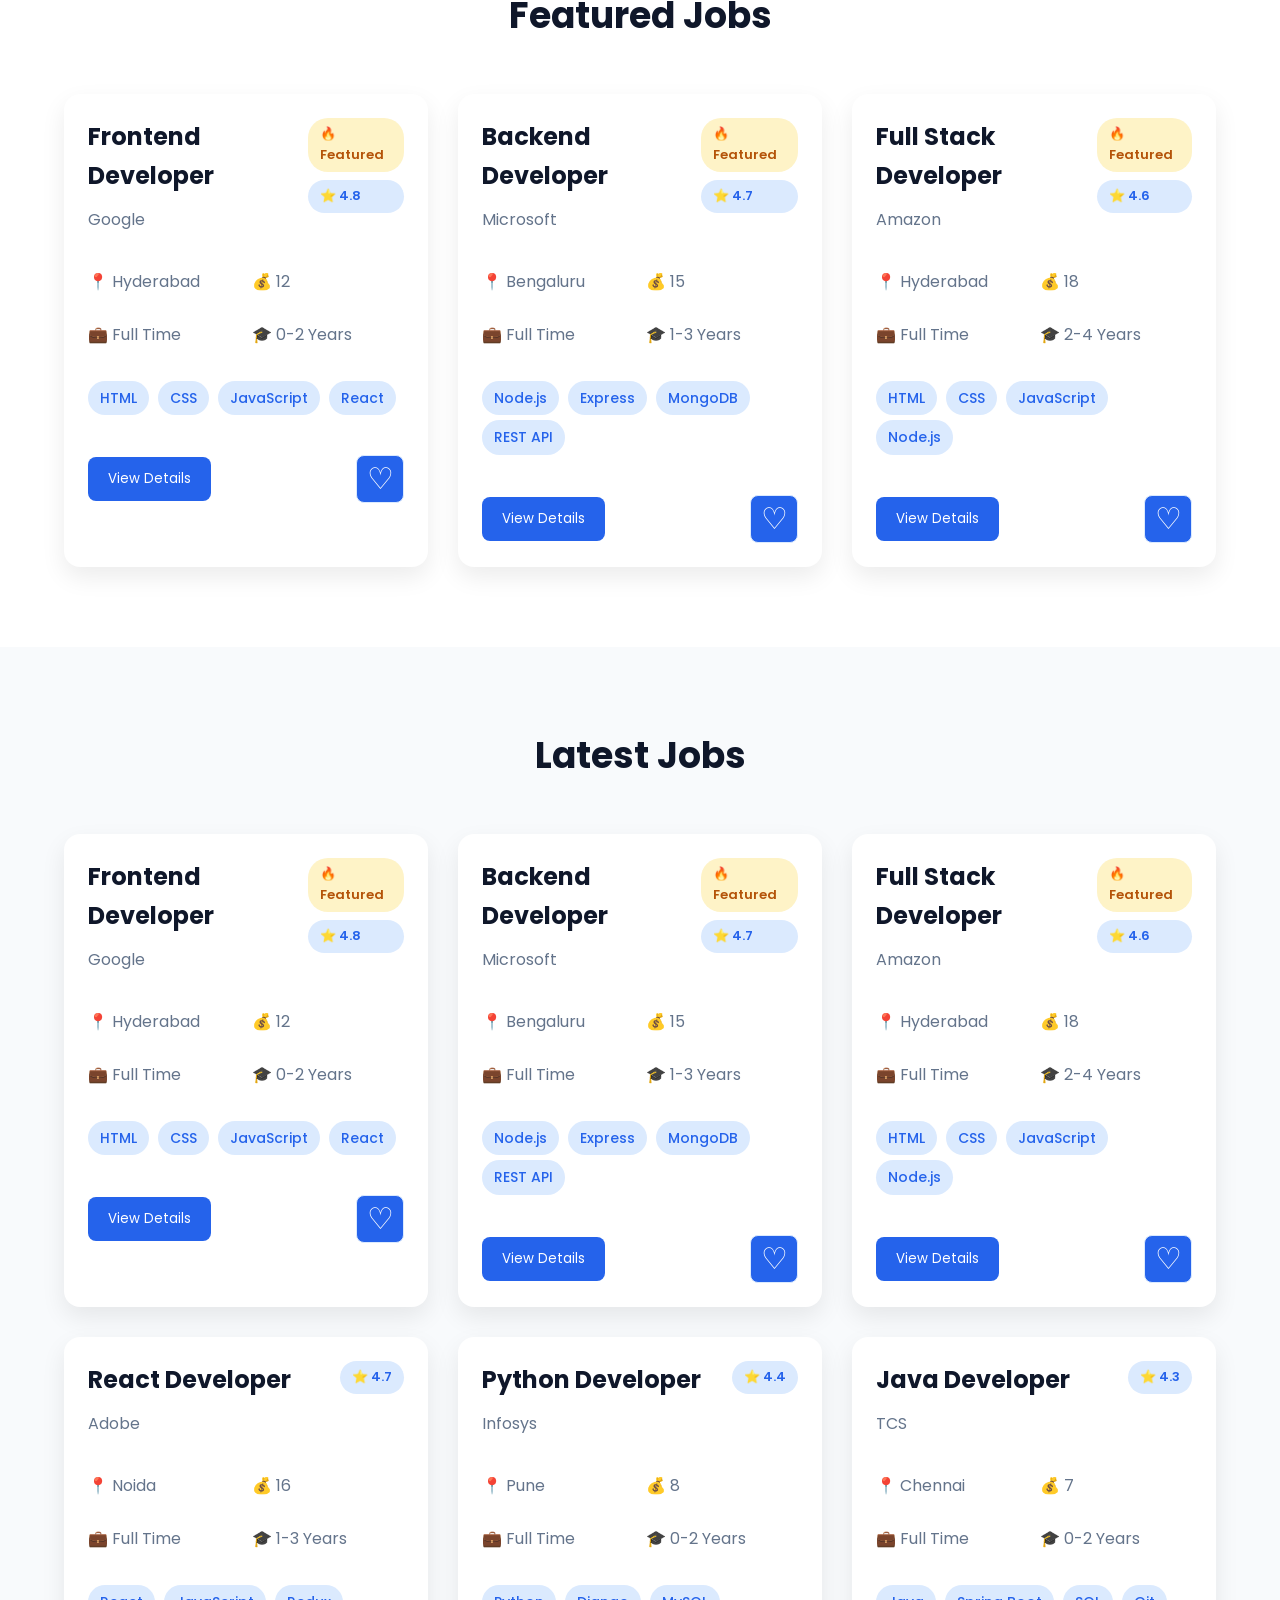
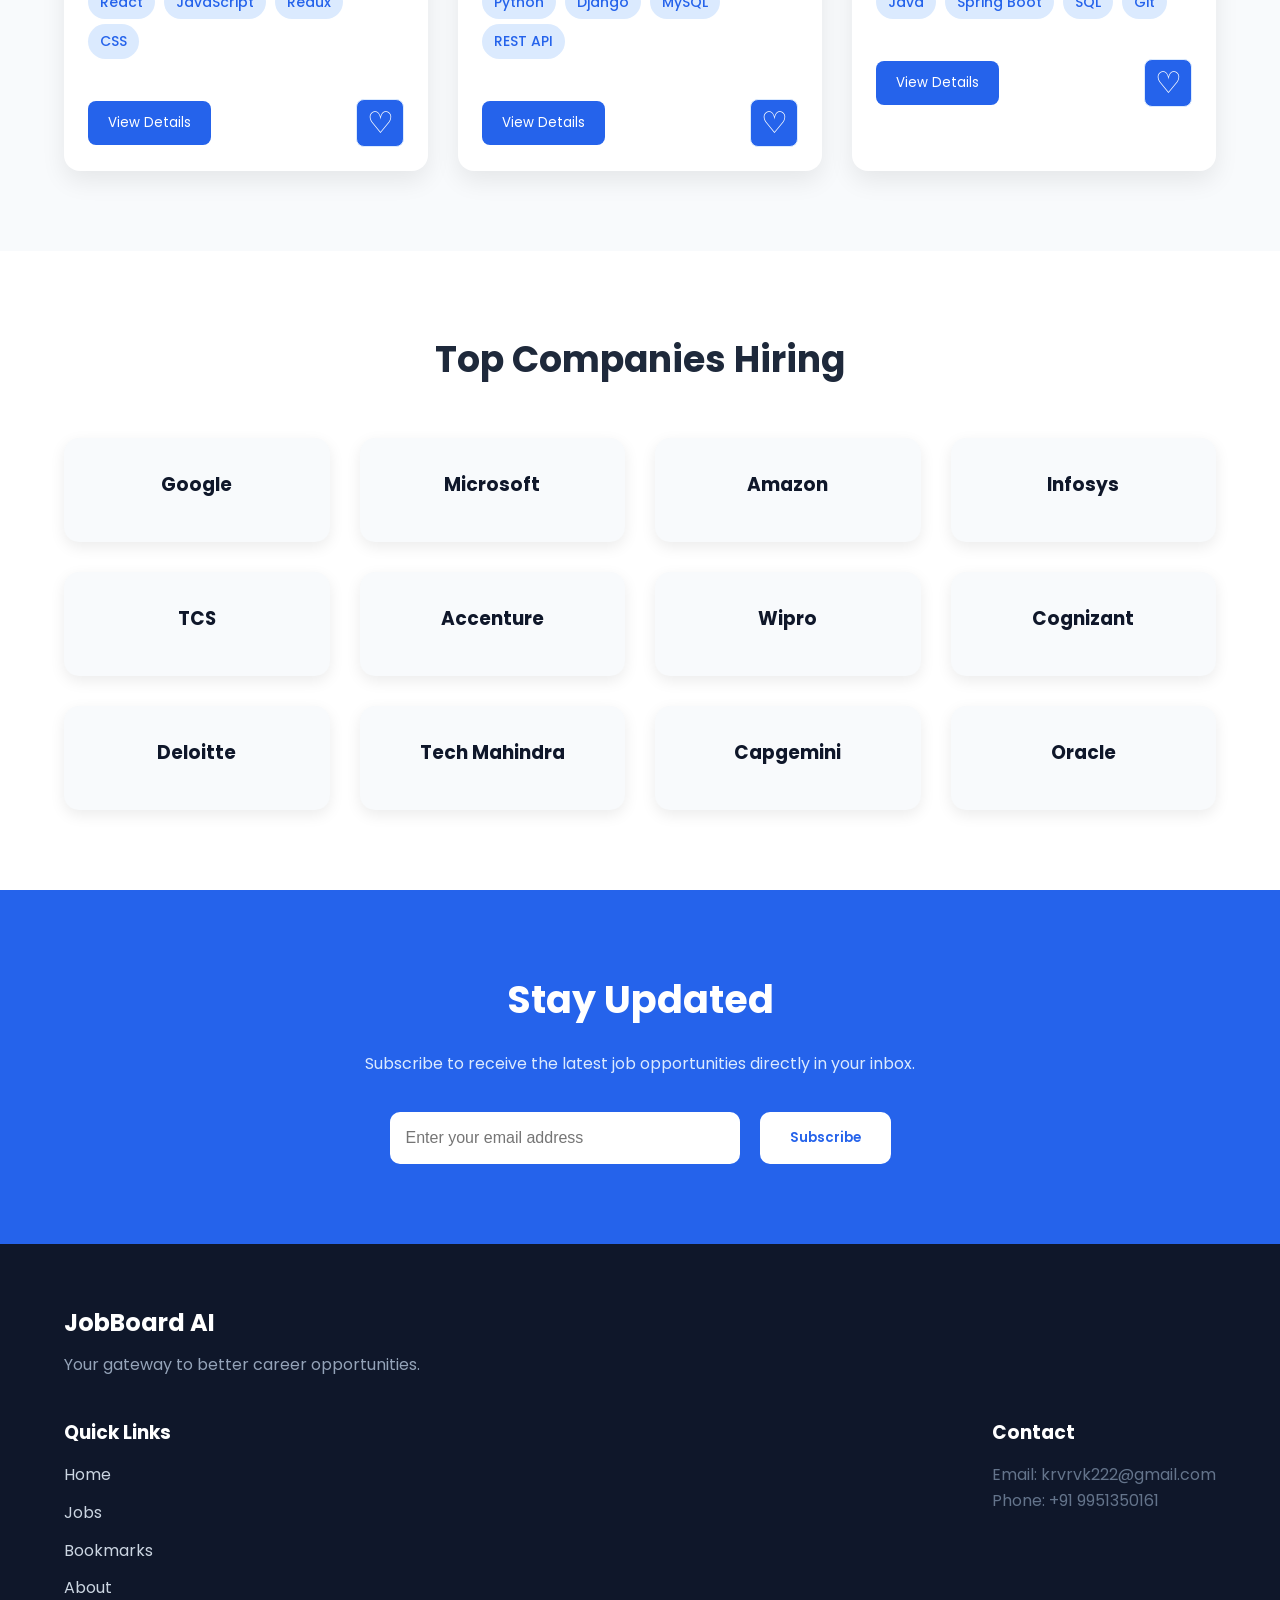
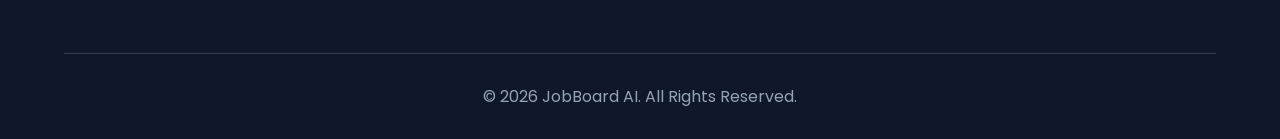
==== commit e942bc10: "Done all the changes that are required for the home page" ====
--- a/index.html
+++ b/index.html
@@ -1,66 +1,146 @@
 <!DOCTYPE html>
 <html lang="en">
+
 <head>
+
     <meta charset="UTF-8">
-    <meta name="viewport" content="width=device-width, initial-scale=1.0">
+
+    <meta
+        name="viewport"
+        content="width=device-width, initial-scale=1.0"
+    >
+
     <title>JobBoard AI</title>
 
     <link rel="stylesheet" href="css/style.css">
     <link rel="stylesheet" href="css/responsive.css">
+
 </head>
+
+
 <body>
 
-   <header>
+
+<header>
+
     <nav>
+
         <div class="logo">
+
             <h1>JobBoard AI</h1>
-        </div>
+
+        </div>
+
 
         <ul>
-            <li><a href="index.html">Home</a></li>
-            <li><a href="jobs.html">Jobs</a></li>
-            <li><a href="bookmarks.html">Bookmarks</a></li>
-            <li><a href="about.html">About</a></li>
+
+            <li>
+                <a href="index.html">Home</a>
+            </li>
+
+            <li>
+                <a href="jobs.html">Jobs</a>
+            </li>
+
+            <li>
+                <a href="bookmarks.html">Bookmarks</a>
+            </li>
+
+            <li>
+                <a href="about.html">About</a>
+            </li>
+
         </ul>
 
+
         <div class="nav-actions">
-            <button id="theme-toggle" aria-label="Toggle Dark Mode">🌙</button>
-            <a href="post-job.html" class="post-job-btn">Post a Job</a>
-        </div>
+
+            <button
+                id="theme-toggle"
+                aria-label="Toggle Dark Mode"
+            >
+                🌙
+            </button>
+
+            <a
+                href="post-job.html"
+                class="post-job-btn"
+            >
+                Post a Job
+            </a>
+
+        </div>
+
     </nav>
-    </header>
-
-    <main>
-
-    <section id="hero">
+
+</header>
+
+
+
+<main>
+
+
+<section id="hero">
+
+
     <div class="hero-content">
 
-        <h1>Find Your Dream Job Today</h1>
+        <h1>
+            Find Your Dream Job Today
+        </h1>
 
         <p>
             Discover thousands of job opportunities from top companies.
             Search, bookmark, and apply for your next career move with ease.
         </p>
 
+
         <div class="hero-buttons">
-            <a href="jobs.html" class="btn-primary">Find Jobs</a>
-            <a href="#companies" class="btn-secondary">Explore Companies</a>
-        </div>
-
-    </div>
+
+            <a
+                href="jobs.html"
+                class="btn-primary"
+            >
+                Find Jobs
+            </a>
+
+            <a
+                href="#companies"
+                class="btn-secondary"
+            >
+                Explore Companies
+            </a>
+
+        </div>
+
+    </div>
+
 
     <div class="hero-image">
-        <img src="images/Hero-image.png" alt="Job Search Illustration">
-    </div>
+
+        <img
+            src="images/Hero-image.png"
+            alt="Job Search Illustration"
+        >
+
+    </div>
+
+
 </section>
 
 
+
 <section id="search">
+
+
     <div class="search-container">
 
+
         <h2>Search Jobs</h2>
 
+
         <form class="search-form">
+
 
             <input
                 type="text"
@@ -69,159 +149,389 @@
                 autocomplete="off"
             >
 
+
             <select id="location-filter">
-                <option value="">All Locations</option>
+
+                <option value="">
+                    All Locations
+                </option>
+
                 <option>Hyderabad</option>
+
                 <option>Bengaluru</option>
+
                 <option>Chennai</option>
+
                 <option>Pune</option>
+
                 <option>Mumbai</option>
+
                 <option>Remote</option>
+
             </select>
 
+
             <select id="job-type-filter">
-                <option value="">Job Type</option>
+
+                <option value="">
+                    Job Type
+                </option>
+
                 <option>Full Time</option>
+
                 <option>Part Time</option>
+
                 <option>Internship</option>
+
                 <option>Contract</option>
+
             </select>
 
-            <button type="button" id="search-btn">Search</button>
+
+            <button
+                type="button"
+                id="search-btn"
+            >
+                Search
+            </button>
+
+
         </form>
 
-    </div>
+
+    </div>
+
+
 </section>
 
 
-       <section id="categories">
+
+<section id="categories">
+
+
     <div class="container">
 
+
         <h2>Popular Categories</h2>
 
+
         <div class="category-grid">
 
-            <div class="category-card">
-                <h3>Frontend Development</h3>
-                <p>245 Jobs</p>
-            </div>
-
-            <div class="category-card">
-                <h3>Backend Development</h3>
-                <p>180 Jobs</p>
-            </div>
-
-            <div class="category-card">
-                <h3>Artificial Intelligence</h3>
-                <p>92 Jobs</p>
-            </div>
-
-            <div class="category-card">
-                <h3>Data Science</h3>
-                <p>124 Jobs</p>
-            </div>
-
-            <div class="category-card">
-                <h3>UI / UX Design</h3>
-                <p>88 Jobs</p>
-            </div>
-
-            <div class="category-card">
-                <h3>Cloud Computing</h3>
-                <p>74 Jobs</p>
-            </div>
-
-        </div>
-
-    </div>
+    <div
+        class="category-card"
+        onclick="window.location.href='jobs.html?category=frontend'"
+        tabindex="0"
+        role="button"
+    >
+        <h3>Frontend Development</h3>
+        <p id="frontend-count">0 Jobs</p>
+    </div>
+
+
+    <div
+        class="category-card"
+        onclick="window.location.href='jobs.html?category=backend'"
+        tabindex="0"
+        role="button"
+    >
+        <h3>Backend Development</h3>
+        <p id="backend-count">0 Jobs</p>
+    </div>
+
+
+    <div
+        class="category-card"
+        onclick="window.location.href='jobs.html?category=ai'"
+        tabindex="0"
+        role="button"
+    >
+        <h3>Artificial Intelligence</h3>
+        <p id="ai-count">0 Jobs</p>
+    </div>
+
+
+    <div
+        class="category-card"
+        onclick="window.location.href='jobs.html?category=data-science'"
+        tabindex="0"
+        role="button"
+    >
+        <h3>Data Science</h3>
+        <p id="data-science-count">0 Jobs</p>
+    </div>
+
+
+    <div
+        class="category-card"
+        onclick="window.location.href='jobs.html?category=ui-ux'"
+        tabindex="0"
+        role="button"
+    >
+        <h3>UI / UX Design</h3>
+        <p id="ui-ux-count">0 Jobs</p>
+    </div>
+
+
+    <div
+        class="category-card"
+        onclick="window.location.href='jobs.html?category=cloud'"
+        tabindex="0"
+        role="button"
+    >
+        <h3>Cloud Computing</h3>
+        <p id="cloud-count">0 Jobs</p>
+    </div>
+
+</div>
+
+
+    </div>
+
+
 </section>
 
 
 
 <section id="featured-jobs">
+
+
     <div class="container">
 
+
         <h2>Featured Jobs</h2>
 
+
         <div id="featured-job-list">
 
-            <!-- Job cards will be generated by JavaScript -->
-
-        </div>
-
-    </div>
+            <!-- Job cards generated by JavaScript -->
+
+        </div>
+
+
+    </div>
+
+
 </section>
 
 
 
 <section id="latest-jobs">
+
+
     <div class="container">
 
+
         <h2>Latest Jobs</h2>
 
+
         <div id="latest-job-list">
 
-            <!-- Latest jobs generated using JavaScript -->
-
-        </div>
-
-    </div>
+            <!-- Latest jobs generated by JavaScript -->
+
+        </div>
+
+
+    </div>
+
+
 </section>
 
 
 
 <section id="companies">
+
+
     <div class="container">
 
+
         <h2>Top Companies Hiring</h2>
 
+
         <div class="company-grid">
 
-            <div class="company-card">
+
+            <div
+                class="company-card"
+                data-company="Google"
+                tabindex="0"
+                role="button"
+                aria-label="View jobs at Google"
+            >
+
                 <h3>Google</h3>
-                <p>120 Open Positions</p>
-            </div>
-
-            <div class="company-card">
+
+            </div>
+
+
+            <div
+                class="company-card"
+                data-company="Microsoft"
+                tabindex="0"
+                role="button"
+                aria-label="View jobs at Microsoft"
+            >
+
                 <h3>Microsoft</h3>
-                <p>95 Open Positions</p>
-            </div>
-
-            <div class="company-card">
+
+            </div>
+
+
+            <div
+                class="company-card"
+                data-company="Amazon"
+                tabindex="0"
+                role="button"
+                aria-label="View jobs at Amazon"
+            >
+
                 <h3>Amazon</h3>
-                <p>150 Open Positions</p>
-            </div>
-
-            <div class="company-card">
+
+            </div>
+
+
+            <div
+                class="company-card"
+                data-company="Infosys"
+                tabindex="0"
+                role="button"
+                aria-label="View jobs at Infosys"
+            >
+
                 <h3>Infosys</h3>
-                <p>80 Open Positions</p>
-            </div>
-
-            <div class="company-card">
+
+            </div>
+
+
+            <div
+                class="company-card"
+                data-company="TCS"
+                tabindex="0"
+                role="button"
+                aria-label="View jobs at TCS"
+            >
+
                 <h3>TCS</h3>
-                <p>105 Open Positions</p>
-            </div>
-
-            <div class="company-card">
+
+            </div>
+
+
+            <div
+                class="company-card"
+                data-company="Accenture"
+                tabindex="0"
+                role="button"
+                aria-label="View jobs at Accenture"
+            >
+
                 <h3>Accenture</h3>
-                <p>92 Open Positions</p>
-            </div>
-
-        </div>
-
-    </div>
+
+            </div>
+
+
+            <div
+                class="company-card"
+                data-company="Wipro"
+                tabindex="0"
+                role="button"
+                aria-label="View jobs at Wipro"
+            >
+
+                <h3>Wipro</h3>
+
+            </div>
+
+
+            <div
+                class="company-card"
+                data-company="Cognizant"
+                tabindex="0"
+                role="button"
+                aria-label="View jobs at Cognizant"
+            >
+
+                <h3>Cognizant</h3>
+
+            </div>
+
+
+            <div
+                class="company-card"
+                data-company="Deloitte"
+                tabindex="0"
+                role="button"
+                aria-label="View jobs at Deloitte"
+            >
+
+                <h3>Deloitte</h3>
+
+            </div>
+
+
+            <div
+                class="company-card"
+                data-company="Tech Mahindra"
+                tabindex="0"
+                role="button"
+                aria-label="View jobs at Tech Mahindra"
+            >
+
+                <h3>Tech Mahindra</h3>
+
+            </div>
+
+
+            <div
+                class="company-card"
+                data-company="Capgemini"
+                tabindex="0"
+                role="button"
+                aria-label="View jobs at Capgemini"
+            >
+
+                <h3>Capgemini</h3>
+
+            </div>
+
+
+            <div
+                class="company-card"
+                data-company="Oracle"
+                tabindex="0"
+                role="button"
+                aria-label="View jobs at Oracle"
+            >
+
+                <h3>Oracle</h3>
+
+            </div>
+
+
+        </div>
+
+
+    </div>
+
+
 </section>
 
-    <section id="newsletter">
+
+
+<section id="newsletter">
+
+
     <div class="container">
 
+
         <h2>Stay Updated</h2>
+
 
         <p>
             Subscribe to receive the latest job opportunities directly in your inbox.
         </p>
 
+
         <form>
+
 
             <input
                 type="email"
@@ -229,64 +539,141 @@
                 required
             >
 
+
             <button type="submit">
+
                 Subscribe
+
             </button>
 
+
         </form>
 
-    </div>
+
+    </div>
+
+
 </section>
 
-    </main>
-
-   <footer>
+
+</main>
+
+
+
+<footer>
+
 
     <div class="container">
 
+
         <div class="footer-logo">
+
             <h2>JobBoard AI</h2>
-            <p>Your gateway to better career opportunities.</p>
-        </div>
+
+            <p>
+                Your gateway to better career opportunities.
+            </p>
+
+        </div>
+
 
         <div class="footer-links">
 
+
             <div>
+
+
                 <h3>Quick Links</h3>
 
+
                 <ul>
-                    <li><a href="index.html">Home</a></li>
-                    <li><a href="jobs.html">Jobs</a></li>
-                    <li><a href="bookmarks.html">Bookmarks</a></li>
-                    <li><a href="about.html">About</a></li>
+
+                    <li>
+                        <a href="index.html">Home</a>
+                    </li>
+
+                    <li>
+                        <a href="jobs.html">Jobs</a>
+                    </li>
+
+                    <li>
+                        <a href="bookmarks.html">Bookmarks</a>
+                    </li>
+
+                    <li>
+                        <a href="about.html">About</a>
+                    </li>
+
                 </ul>
-            </div>
+
+
+            </div>
+
 
             <div>
+
+
                 <h3>Contact</h3>
 
-                <p>Email: krvrvk222@gmail.com</p>
-                <p>Phone: +91 9951350161</p>
-            </div>
-
-        </div>
+
+                <p>
+                    Email: krvrvk222@gmail.com
+                </p>
+
+
+                <p>
+                    Phone: +91 9951350161
+                </p>
+
+
+            </div>
+
+
+        </div>
+
 
         <hr>
 
-        <p>&copy; 2026 JobBoard AI. All Rights Reserved.</p>
-
-    </div>
+
+        <p>
+            &copy; 2026 JobBoard AI. All Rights Reserved.
+        </p>
+
+
+    </div>
+
 
 </footer>
 
-    <script src="js/data.js"></script>
-    <script src="js/jobs.js"></script>
-    <script src="js/search.js"></script>
-    <script src="js/bookmarks.js"></script>
-    <script src="js/app.js"></script>
-
-    <button id="scroll-top-btn" title="Go to top"> ↑ </button>
-    <div id="toast" class="toast"></div>
+
+
+<script src="js/data.js"></script>
+
+<script src="js/jobs.js"></script>
+
+<script src="js/search.js"></script>
+
+<script src="js/bookmarks.js"></script>
+
+<script src="js/app.js"></script>
+
+
+
+<button
+    id="scroll-top-btn"
+    title="Go to top"
+    aria-label="Scroll to top"
+>
+    ↑
+</button>
+
+
+<div
+    id="toast"
+    class="toast"
+></div>
+
 
 </body>
+
 </html>
--- a/css/style.css
+++ b/css/style.css
@@ -1691,4 +1691,95 @@
 body.dark-mode .delete-job-btn:hover{
     background:#dc2626;
     color:#ffffff;
+}
+
+/* ===========================
+   Company Cards
+=========================== */
+
+.company-card {
+    cursor: pointer;
+    border: 2px solid transparent;
+    background-color: #f8fafc;
+
+    transition:
+        transform 0.25s ease,
+        box-shadow 0.25s ease,
+        border-color 0.25s ease,
+        background-color 0.25s ease;
+}
+
+
+.company-card h3 {
+    color: #0f172a;
+    transition: color 0.25s ease;
+}
+
+
+.company-card:hover {
+    transform: translateY(-6px);
+
+    border-color: #2563eb;
+
+    background-color: #ffffff;
+
+    box-shadow:
+        0 14px 30px rgba(37, 99, 235, 0.15);
+}
+
+
+.company-card:hover h3 {
+    color: #2563eb;
+}
+
+
+.company-card:active {
+    transform: translateY(-2px);
+}
+
+
+.company-card:focus {
+    background-color: #ffffff;
+}
+
+
+.company-card:focus h3 {
+    color: #2563eb;
+}
+
+
+.company-card:focus-visible {
+    outline: 3px solid #2563eb;
+    outline-offset: 4px;
+}
+
+
+/* ===========================
+   Dark Mode Company Cards
+=========================== */
+
+body.dark-mode .company-card {
+    background-color: #1e293b;
+    border-color: transparent;
+}
+
+
+body.dark-mode .company-card h3 {
+    color: #f8fafc;
+}
+
+
+body.dark-mode .company-card:hover {
+    background-color: #263449;
+
+    border-color: #60a5fa;
+
+    box-shadow:
+        0 14px 30px rgba(0, 0, 0, 0.35);
+}
+
+
+body.dark-mode .company-card:hover h3,
+body.dark-mode .company-card:focus h3 {
+    color: #60a5fa;
 }
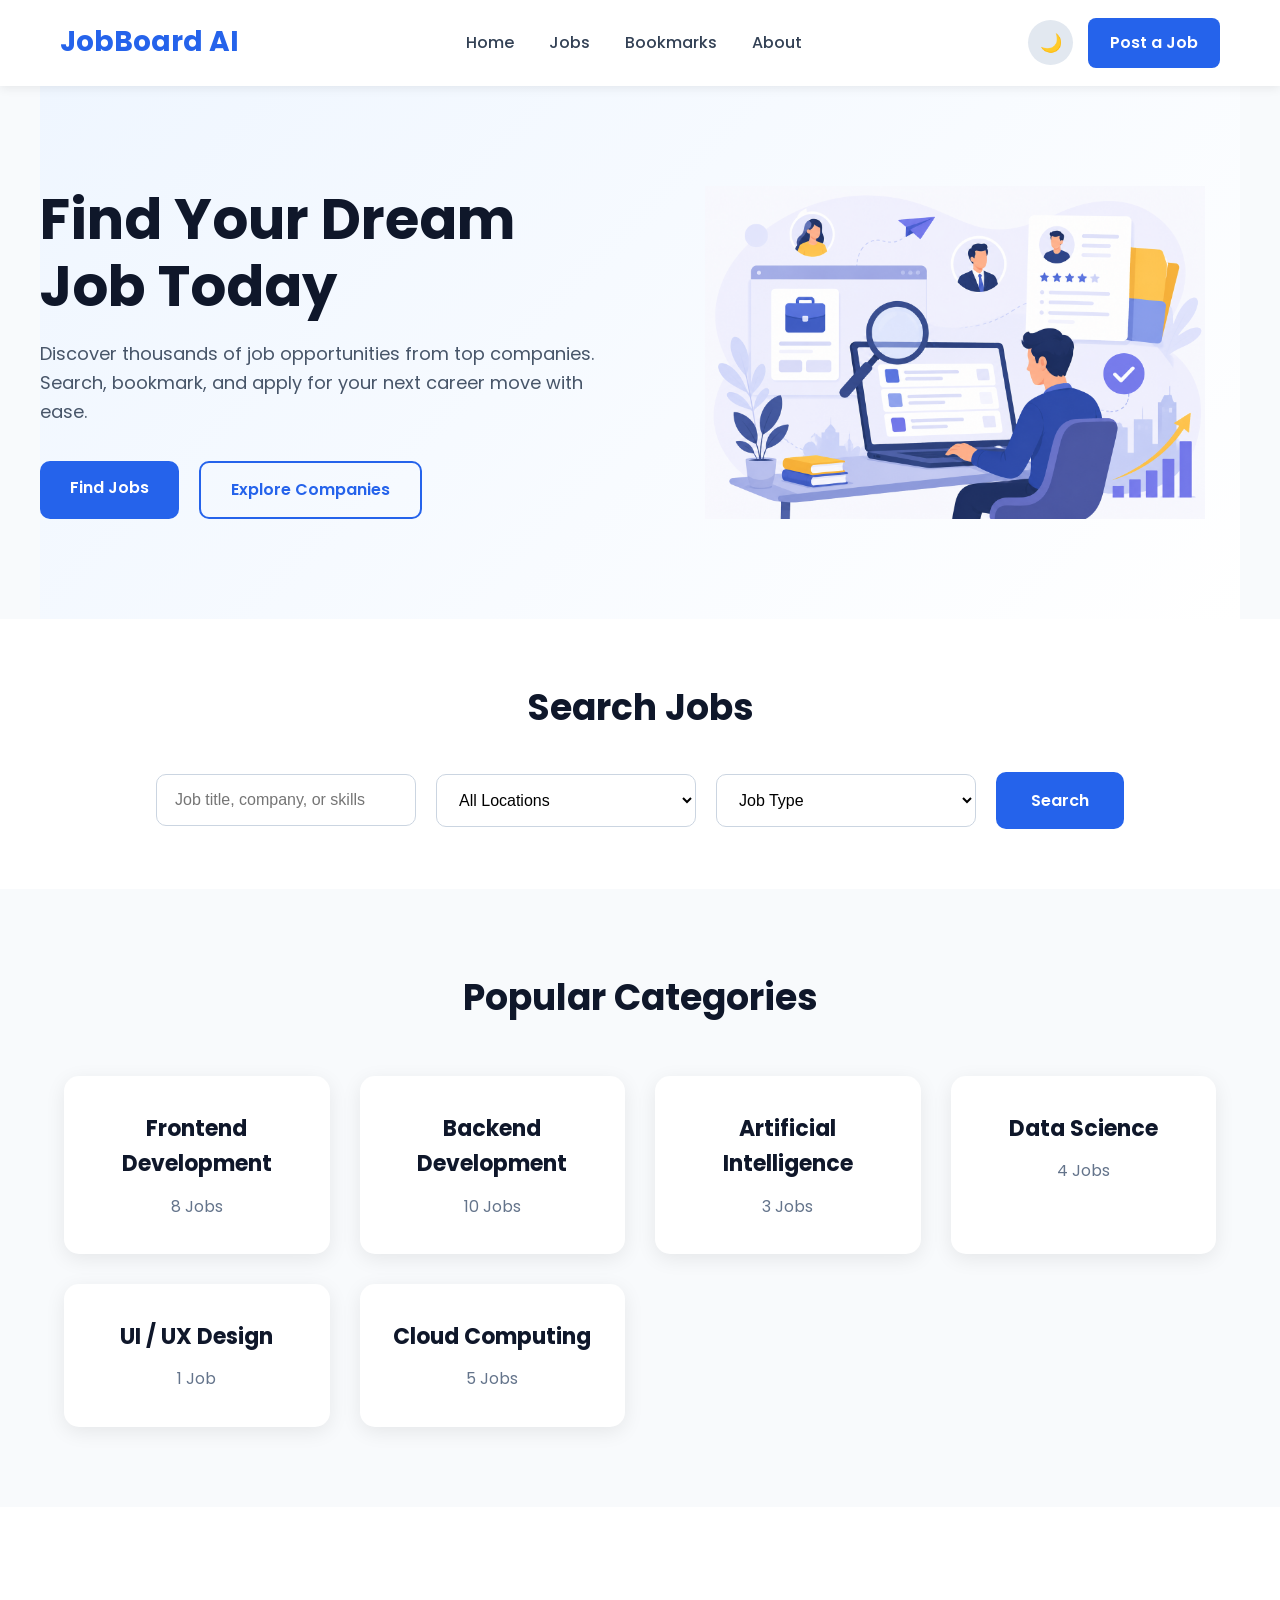
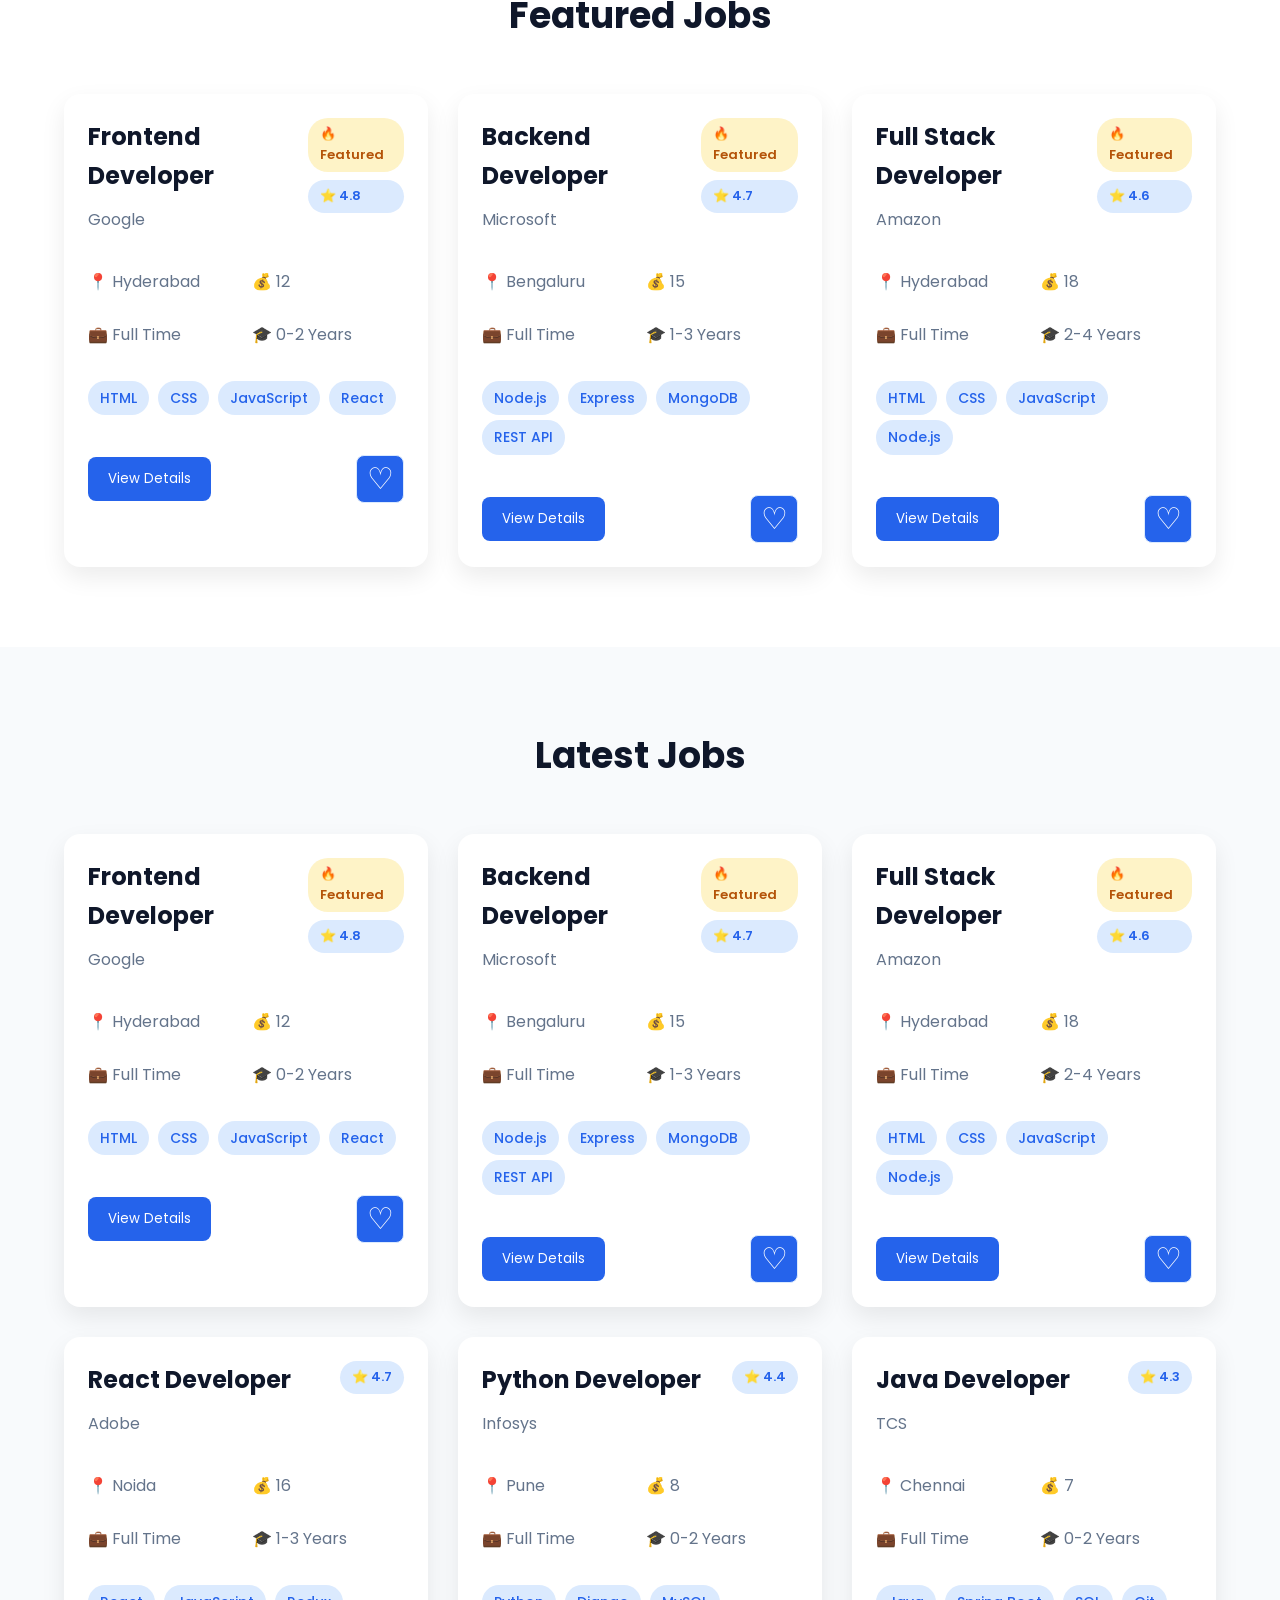
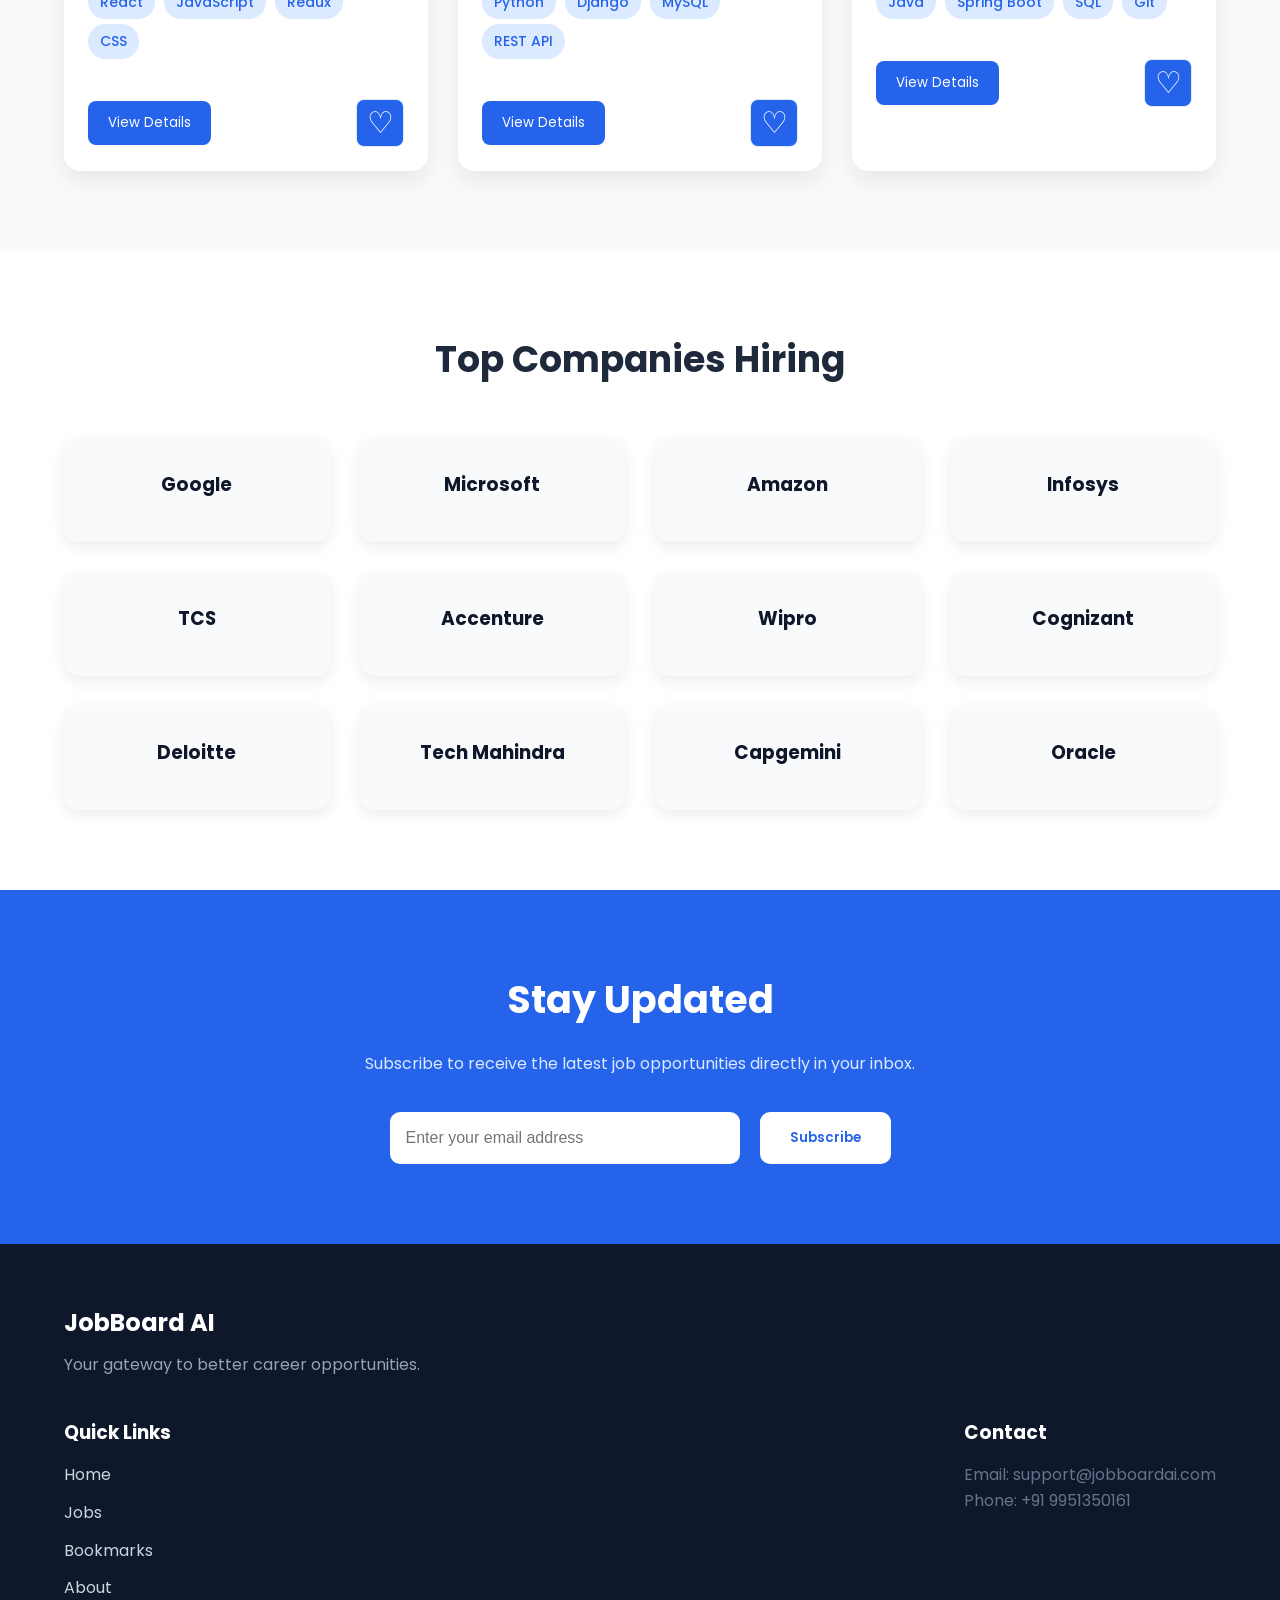
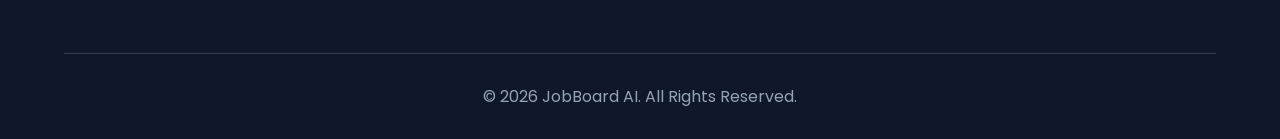
==== commit dc85c2d5: "Final push with small changes" ====
--- a/index.html
+++ b/index.html
@@ -617,7 +617,7 @@
 
 
                 <p>
-                    Email: krvrvk222@gmail.com
+                    Email: support@jobboardai.com
                 </p>
 
 
--- a/css/style.css
+++ b/css/style.css
@@ -1782,4 +1782,205 @@
 body.dark-mode .company-card:hover h3,
 body.dark-mode .company-card:focus h3 {
     color: #60a5fa;
+}
+
+/* ===========================
+   Professional Jobs Search
+=========================== */
+
+.jobs-search {
+    position: relative;
+    width: 100%;
+    margin: 25px 0 35px;
+}
+
+.jobs-search input {
+    width: 100%;
+    height: 60px;
+    padding: 0 24px;
+    border: 1px solid #d7dfec;
+    border-radius: 14px;
+    background: white;
+    color: #172033;
+    font-size: 17px;
+    font-family: inherit;
+    outline: none;
+    box-sizing: border-box;
+    box-shadow: 0 8px 25px rgba(15, 23, 42, 0.06);
+    transition: border-color 0.3s ease,
+                box-shadow 0.3s ease,
+                transform 0.3s ease;
+}
+
+.jobs-search input::placeholder {
+    color: #7c8799;
+}
+
+.jobs-search input:focus {
+    border-color: #2563eb;
+    box-shadow: 0 0 0 4px rgba(37, 99, 235, 0.12);
+}
+
+
+/* ===========================
+   Search Suggestions
+=========================== */
+
+#search-suggestions {
+    position: absolute;
+    top: 68px;
+    left: 0;
+    width: 100%;
+    background: white;
+    border-radius: 12px;
+    box-shadow: 0 15px 35px rgba(15, 23, 42, 0.15);
+    overflow: hidden;
+    z-index: 100;
+}
+
+.suggestion-item {
+    padding: 15px 20px;
+    cursor: pointer;
+    border-bottom: 1px solid #edf0f5;
+    transition: background 0.2s ease;
+}
+
+.suggestion-item:hover {
+    background: #f4f7ff;
+}
+
+
+/* ===========================
+   No Filter Results
+=========================== */
+
+.no-filter-results {
+    width: 100%;
+    min-height: 420px;
+    padding: 70px 40px;
+    background: white;
+    border: 1px solid #e7ebf2;
+    border-radius: 20px;
+    text-align: center;
+    box-sizing: border-box;
+    box-shadow: 0 10px 35px rgba(15, 23, 42, 0.06);
+}
+
+.no-filter-icon {
+    display: flex;
+    align-items: center;
+    justify-content: center;
+    width: 75px;
+    height: 75px;
+    margin: 0 auto 22px;
+    background: #edf4ff;
+    border-radius: 50%;
+    font-size: 32px;
+}
+
+.no-filter-results h2 {
+    margin-bottom: 12px;
+    color: #172033;
+    font-size: 28px;
+}
+
+.no-filter-results p {
+    max-width: 520px;
+    margin: 0 auto 28px;
+    color: #687386;
+    font-size: 16px;
+    line-height: 1.7;
+}
+
+.clear-filters-btn {
+    padding: 14px 24px;
+    border: none;
+    border-radius: 10px;
+    background: #2563eb;
+    color: white;
+    font-family: inherit;
+    font-size: 16px;
+    font-weight: 600;
+    cursor: pointer;
+    transition: transform 0.2s ease,
+                box-shadow 0.2s ease;
+}
+
+.clear-filters-btn:hover {
+    transform: translateY(-2px);
+    box-shadow: 0 8px 20px rgba(37, 99, 235, 0.25);
+}
+
+/* ===========================
+   Professional Toast Notification
+=========================== */
+
+.toast {
+    position: fixed;
+    top: 100px;
+    right: 30px;
+
+    max-width: 380px;
+    min-width: 300px;
+
+    padding: 18px 24px;
+
+    background: white;
+    color: #1e293b;
+
+    border-left: 5px solid #2563eb;
+    border-radius: 10px;
+
+    box-shadow: 0 12px 35px rgba(0, 0, 0, 0.18);
+
+    font-size: 16px;
+    font-weight: 600;
+    line-height: 1.5;
+
+    z-index: 9999;
+
+    opacity: 0;
+    visibility: hidden;
+
+    transform: translateX(120%);
+
+    transition:
+        transform 0.35s ease,
+        opacity 0.35s ease,
+        visibility 0.35s ease;
+}
+
+
+.toast.show {
+    opacity: 1;
+    visibility: visible;
+    transform: translateX(0);
+}
+
+
+body.dark-mode .toast {
+    background: #1e293b;
+    color: white;
+    box-shadow: 0 12px 35px rgba(0, 0, 0, 0.4);
+}
+
+
+@media (max-width: 600px) {
+
+    .toast {
+        top: 85px;
+        left: 20px;
+        right: 20px;
+
+        min-width: auto;
+        max-width: none;
+
+        transform: translateY(-30px);
+    }
+
+
+    .toast.show {
+        transform: translateY(0);
+    }
+
 }
